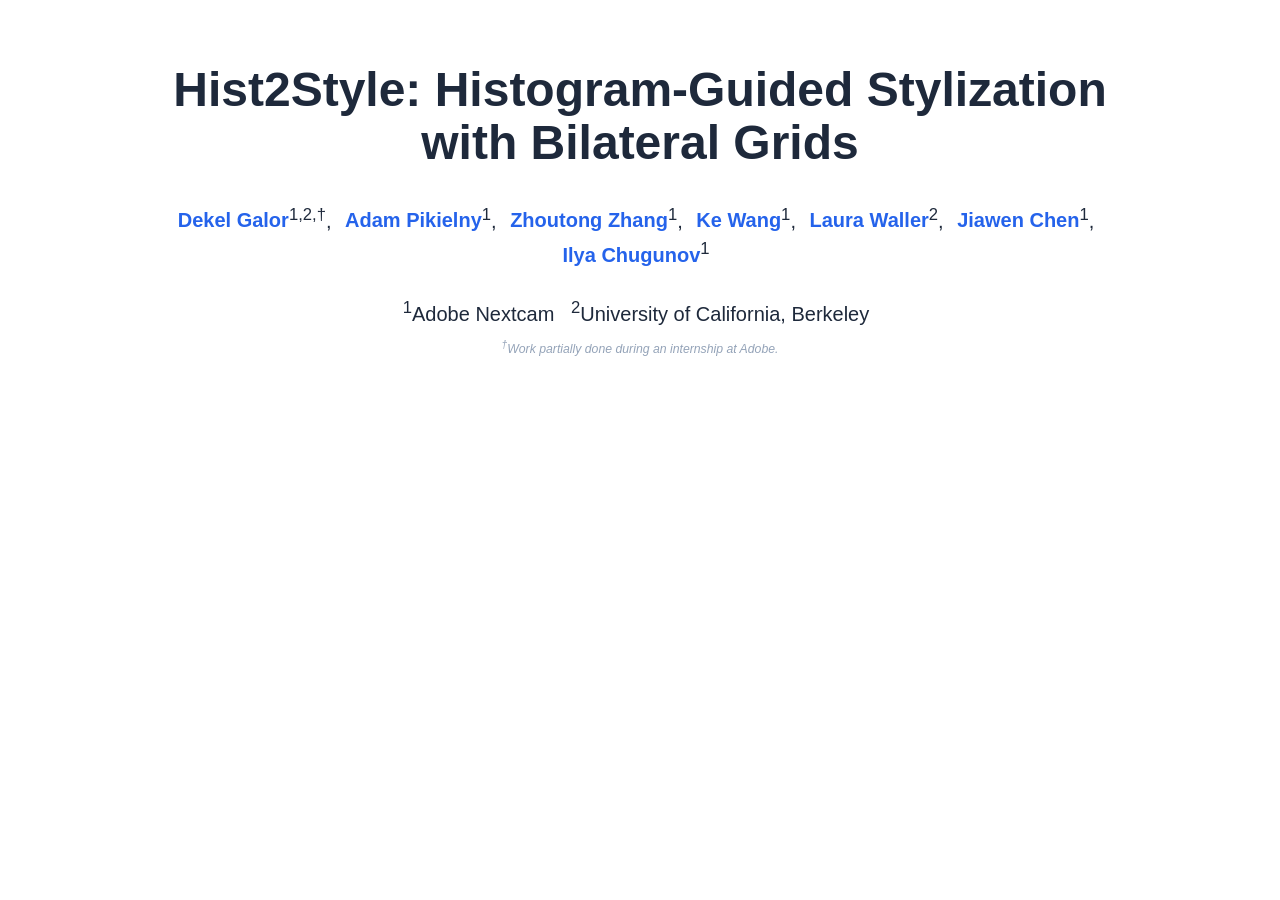
==== docs/index.html @ 34f11634 "renamed for gh pages" ====
<!DOCTYPE html>
<html lang="en">
<head>
  <meta charset="utf-8">
  <meta name="viewport" content="width=device-width, initial-scale=1">
  <meta name="title" content="Hist2Style: Histogram-Guided Stylization with Bilateral Grids">
  <meta name="description" content="Dummy page with title, authors, and affiliations only.">
  <title>Hist2Style: Histogram-Guided Stylization with Bilateral Grids | Dummy Website</title>

  <link rel="icon" type="image/png" href="static/images/favicon-lion.png">
  <link rel="apple-touch-icon" href="static/images/favicon-lion.png">

  <link rel="stylesheet" href="static/css/bulma.min.css">
  <link rel="stylesheet" href="static/css/index.css">
  <link rel="preload" href="static/css/fontawesome.all.min.css" as="style" onload="this.onload=null;this.rel='stylesheet'">

  <noscript>
    <link rel="stylesheet" href="static/css/fontawesome.all.min.css">
  </noscript>

  <script defer src="https://ajax.googleapis.com/ajax/libs/jquery/3.5.1/jquery.min.js"></script>
  <script defer src="static/js/fontawesome.all.min.js"></script>
  <script defer src="static/js/index.js"></script>
</head>
<body>
  <main id="main-content">
    <section class="hero">
      <div class="hero-body">
        <div class="container is-max-desktop">
          <div class="columns is-centered">
            <div class="column has-text-centered">
              <h1 class="title is-1 publication-title">Hist2Style: Histogram-Guided Stylization with Bilateral Grids</h1>
              <div class="is-size-5 publication-authors">
                <span class="author-block"><a href="https://www.dekelgalor.com/" target="_blank" rel="noopener noreferrer">Dekel Galor</a><sup>1,2,†</sup>,</span>
                <span class="author-block"><a href="https://www.linkedin.com/in/adam-pikielny-30a606152/" target="_blank" rel="noopener noreferrer">Adam Pikielny</a><sup>1</sup>,</span>
                <span class="author-block"><a href="https://ztzhang.github.io/personal_webpage/" target="_blank" rel="noopener noreferrer">Zhoutong Zhang</a><sup>1</sup>,</span>
                <span class="author-block"><a href="https://people.eecs.berkeley.edu/~kewang/" target="_blank" rel="noopener noreferrer">Ke Wang</a><sup>1</sup>,</span>
                <span class="author-block"><a href="https://www.laurawaller.com/" target="_blank" rel="noopener noreferrer">Laura Waller</a><sup>2</sup>,</span>
                <span class="author-block"><a href="https://people.csail.mit.edu/jiawen/" target="_blank" rel="noopener noreferrer">Jiawen Chen</a><sup>1</sup>,</span>
                <span class="author-block"><a href="https://ilyac.info/" target="_blank" rel="noopener noreferrer">Ilya Chugunov</a><sup>1</sup></span>
              </div>
              <div class="is-size-5 publication-authors">
                <span class="author-block"><sup>1</sup>Adobe Nextcam &nbsp; <sup>2</sup>University of California, Berkeley</span>
                <span class="eql-cntrb"><small><br><sup>†</sup>Work partially done during an internship at Adobe.</small></span>
              </div>
            </div>
          </div>
        </div>
      </div>
    </section>

  </main>
</body>
</html>
---- docs/static/css/index.css ----
/* Modern CSS Variables for consistent theming */
:root {
  --primary-color: #2563eb;
  --primary-hover: #1d4ed8;
  --secondary-color: #64748b;
  --accent-color: #0ea5e9;
  --text-primary: #1e293b;
  --text-secondary: #64748b;
  --text-light: #94a3b8;
  --background-primary: #ffffff;
  --background-secondary: #f8fafc;
  --background-accent: #f1f5f9;
  --border-color: #e2e8f0;
  --shadow-sm: 0 1px 2px 0 rgb(0 0 0 / 0.05);
  --shadow-md: 0 4px 6px -1px rgb(0 0 0 / 0.1), 0 2px 4px -2px rgb(0 0 0 / 0.1);
  --shadow-lg: 0 10px 15px -3px rgb(0 0 0 / 0.1), 0 4px 6px -4px rgb(0 0 0 / 0.1);
  --shadow-xl: 0 20px 25px -5px rgb(0 0 0 / 0.1), 0 8px 10px -6px rgb(0 0 0 / 0.1);
  --gradient-primary: linear-gradient(135deg, #667eea 0%, #764ba2 100%);
  --gradient-accent: linear-gradient(135deg, #f093fb 0%, #f5576c 100%);
  --gradient-subtle: linear-gradient(135deg, #ffecd2 0%, #fcb69f 100%);
  --border-radius: 12px;
  --border-radius-lg: 16px;
  --transition: all 0.3s cubic-bezier(0.4, 0, 0.2, 1);
}

/* Smooth scrolling for better UX */
html {
  scroll-behavior: smooth;
}

body {
  font-family: 'Inter', 'Segoe UI', -apple-system, BlinkMacSystemFont, sans-serif;
  color: var(--text-primary);
  line-height: 1.6;
  font-size: 16px;
  background-color: var(--background-primary);
  -webkit-font-smoothing: antialiased;
  -moz-osx-font-smoothing: grayscale;
}


/* Modern Button Styles */
.button {
  border-radius: var(--border-radius) !important;
  font-weight: 600 !important;
  transition: var(--transition) !important;
  border: 2px solid transparent !important;
  position: relative;
  overflow: hidden;
}

.button.is-dark {
  background: var(--text-primary) !important;
  border: none !important;
  color: white !important;
  box-shadow: var(--shadow-md);
}

.button.is-dark:hover {
  transform: translateY(-2px);
  box-shadow: var(--shadow-lg);
  background: var(--primary-color) !important;
}

.button.is-dark:active {
  transform: translateY(0);
  box-shadow: var(--shadow-md);
}

.footer .icon-link {
    font-size: 25px;
    color: var(--text-secondary);
    transition: var(--transition);
}

.footer .icon-link:hover {
    color: var(--primary-color);
    transform: translateY(-2px);
}

.link-block a {
    margin: 8px 4px;
}

.dnerf {
  font-variant: small-caps;
}


/* Hero Section Modernization */
.hero {
  position: relative;
  overflow: hidden;
}

.hero.is-light {
  background: var(--background-secondary);
  border-top: 1px solid var(--border-color);
  border-bottom: 1px solid var(--border-color);
}

.hero-body {
  padding: 4rem 1.5rem;
}

.teaser .hero-body {
  padding-top: 2rem;
  padding-bottom: 4rem;
}

.teaser {
  font-family: 'Inter', sans-serif;
}


/* Publication Content Styling */
.publication-title {
    font-family: 'Inter', sans-serif !important;
    font-weight: 800 !important;
    color: var(--text-primary) !important;
    margin-bottom: 2rem !important;
    line-height: 1.1 !important;
}

.publication-banner {
  max-height: 70vh;
  border-radius: var(--border-radius-lg);
  overflow: hidden;
  box-shadow: var(--shadow-xl);
  margin: 2rem 0;
}

.publication-banner video {
  position: relative;
  left: auto;
  top: auto;
  transform: none;
  object-fit: cover;
  width: 100%;
  height: 100%;
  border-radius: var(--border-radius-lg);
}

.publication-header .hero-body {
  padding: 6rem 1.5rem 4rem;
}

.publication-authors {
    font-family: 'Inter', sans-serif !important;
    font-weight: 500;
    margin-bottom: 1.5rem;
}

.publication-venue {
    color: var(--text-secondary);
    width: fit-content;
    font-weight: 600;
    background: var(--background-accent);
    padding: 0.5rem 1rem;
    border-radius: var(--border-radius);
    margin-top: 1rem;
    display: inline-block;
}

.publication-awards {
    color: #ef4444;
    width: fit-content;
    font-weight: 700;
    background: linear-gradient(135deg, #fef2f2, #fee2e2);
    padding: 0.5rem 1rem;
    border-radius: var(--border-radius);
    border-left: 4px solid #ef4444;
    margin-top: 1rem;
}

.publication-authors a {
   color: var(--primary-color) !important;
   text-decoration: none;
   font-weight: 600;
   transition: var(--transition);
   position: relative;
}

.publication-authors a::after {
    content: '';
    position: absolute;
    width: 0;
    height: 2px;
    bottom: -2px;
    left: 0;
    background: var(--gradient-accent);
    transition: var(--transition);
}

.publication-authors a:hover::after {
    width: 100%;
}

.publication-authors a:hover {
    color: var(--primary-hover) !important;
}

.author-block {
  display: inline-block;
  margin-right: 0.5rem;
}

.publication-banner img {
  border-radius: var(--border-radius-lg);
  box-shadow: var(--shadow-lg);
  transition: var(--transition);
}

.publication-banner img:hover {
  transform: scale(1.02);
  box-shadow: var(--shadow-xl);
}

/* Modern Video and Carousel Styling */
.publication-video {
    position: relative;
    width: 100%;
    height: 0;
    padding-bottom: 56.25%;
    overflow: hidden;
    border-radius: var(--border-radius-lg) !important;
    box-shadow: var(--shadow-xl);
    transition: var(--transition);
}

.publication-video:hover {
    transform: translateY(-4px);
    box-shadow: var(--shadow-xl);
}

.publication-video iframe {
    position: absolute;
    top: 0;
    left: 0;
    width: 100%;
    height: 100%;
    border-radius: var(--border-radius-lg);
}

.publication-body img {
  border-radius: var(--border-radius);
  box-shadow: var(--shadow-md);
  transition: var(--transition);
}

.publication-body img:hover {
  transform: translateY(-2px);
  box-shadow: var(--shadow-lg);
}

.results-carousel {
  overflow: hidden;
  padding: 1rem 0;
}

.results-carousel .item {
  margin: 1rem;
  overflow: hidden;
  padding: 1.5rem;
  font-size: 0;
  background: var(--background-primary);
  border-radius: var(--border-radius-lg);
  box-shadow: var(--shadow-md);
  transition: var(--transition);
  border: 1px solid var(--border-color);
}

.results-carousel .item:hover {
  transform: translateY(-4px);
  box-shadow: var(--shadow-lg);
}

.results-carousel .item img,
.results-carousel video {
  margin: 0;
  border-radius: var(--border-radius);
  width: 100%;
  height: auto;
}

.results-carousel .subtitle {
  font-size: 1rem !important;
  color: var(--text-secondary);
  margin-top: 1rem;
  font-weight: 500;
}

/* Pagination and Misc Improvements */
.slider-pagination .slider-page {
  background: var(--primary-color);
  border-radius: 50%;
  transition: var(--transition);
}

.slider-pagination .slider-page.is-active {
  background: var(--primary-hover);
  transform: scale(1.2);
}

.eql-cntrb { 
  font-size: 0.875rem;
  color: var(--text-light);
  font-style: italic;
}

/* Section Titles */
.title.is-3 {
  font-family: 'Inter', sans-serif !important;
  font-weight: 700 !important;
  color: var(--text-primary);
  margin-bottom: 2rem !important;
  position: relative;
  padding-bottom: 1rem;
}

.title.is-3::after {
  content: '';
  position: absolute;
  bottom: 0;
  left: 50%;
  transform: translateX(-50%);
  width: 60px;
  height: 3px;
  background: var(--gradient-accent);
  border-radius: 2px;
}

/* Content Improvements */
.content.has-text-justified {
  font-size: 1.1rem;
  line-height: 1.8;
  color: var(--text-secondary);
}

.content.has-text-justified p {
  margin-bottom: 1.5rem;
}

/* Footer Improvements */
.footer {
  background: var(--background-secondary);
  border-top: 1px solid var(--border-color);
  padding: 3rem 1.5rem;
}

.footer .content {
  color: var(--text-secondary);
  line-height: 1.7;
}

.footer a {
  color: var(--primary-color);
  text-decoration: none;
  transition: var(--transition);
}

.footer a:hover {
  color: var(--primary-hover);
  text-decoration: underline;
}

/* BibTeX Styling */
pre {
  background: var(--background-accent) !important;
  border: 1px solid var(--border-color) !important;
  border-radius: var(--border-radius) !important;
  padding: 1.5rem !important;
  font-size: 0.9rem !important;
  overflow-x: auto;
  box-shadow: var(--shadow-sm);
}

code {
  background: var(--background-accent) !important;
  color: var(--text-primary) !important;
  font-family: 'SF Mono', 'Monaco', 'Cascadia Code', 'Roboto Mono', monospace !important;
}

/* BibTeX Section Improvements */
.bibtex-header {
  display: flex;
  justify-content: space-between;
  align-items: center;
  margin-bottom: 1rem;
}

.copy-bibtex-btn {
  background: var(--primary-color);
  color: white;
  border: none;
  border-radius: var(--border-radius);
  padding: 0.75rem 1rem;
  font-size: 0.9rem;
  font-weight: 600;
  cursor: pointer;
  transition: var(--transition);
  display: inline-flex;
  align-items: center;
  gap: 0.5rem;
}

.copy-bibtex-btn:hover {
  background: var(--primary-hover);
  transform: translateY(-2px);
  box-shadow: var(--shadow-md);
}

.copy-bibtex-btn.copied {
  background: #10b981;
}


/* Scroll to Top Button */
.scroll-to-top {
  position: fixed;
  bottom: 2rem;
  right: 2rem;
  width: 50px;
  height: 50px;
  background: var(--primary-color);
  color: white;
  border: none;
  border-radius: 50%;
  cursor: pointer;
  opacity: 0;
  visibility: hidden;
  transition: var(--transition);
  z-index: 999;
  display: flex;
  align-items: center;
  justify-content: center;
  font-size: 1.2rem;
  box-shadow: var(--shadow-lg);
}

.scroll-to-top:hover {
  background: var(--primary-hover);
  transform: translateY(-3px);
  box-shadow: var(--shadow-xl);
}

.scroll-to-top.visible {
  opacity: 1;
  visibility: visible;
}


/* More Works Dropdown */
.more-works-container {
  position: fixed;
  top: 2rem;
  right: 2rem;
  z-index: 1000;
}

.more-works-btn {
  background: var(--background-primary);
  color: var(--text-primary);
  border: 2px solid var(--border-color);
  border-radius: var(--border-radius-lg);
  padding: 0.75rem 1.25rem;
  font-weight: 600;
  font-size: 0.9rem;
  box-shadow: var(--shadow-md);
  transition: var(--transition);
  cursor: pointer;
  text-decoration: none;
  display: inline-flex;
  align-items: center;
  gap: 0.5rem;
  font-family: 'Inter', sans-serif;
}

.more-works-btn:hover {
  transform: translateY(-2px);
  box-shadow: var(--shadow-lg);
  background: var(--background-secondary);
  border-color: var(--primary-color);
}

.more-works-btn .dropdown-arrow {
  transition: var(--transition);
  font-size: 0.8rem;
}

.more-works-btn.active .dropdown-arrow {
  transform: rotate(180deg);
}

.more-works-dropdown {
  position: absolute;
  top: calc(100% + 0.5rem);
  right: 0;
  width: 400px;
  max-width: 90vw;
  background: var(--background-primary);
  border: 1px solid var(--border-color);
  border-radius: var(--border-radius-lg);
  box-shadow: var(--shadow-xl);
  opacity: 0;
  visibility: hidden;
  transform: translateY(-10px);
  transition: var(--transition);
  max-height: 70vh;
  overflow-y: auto;
}

.more-works-dropdown.show {
  opacity: 1;
  visibility: visible;
  transform: translateY(0);
}

.dropdown-header {
  display: flex;
  justify-content: space-between;
  align-items: center;
  padding: 1.5rem 1.5rem 1rem;
  border-bottom: 1px solid var(--border-color);
}

.dropdown-header h4 {
  margin: 0;
  font-size: 1.1rem;
  font-weight: 700;
  color: var(--text-primary);
}

.close-btn {
  background: none;
  border: none;
  color: var(--text-secondary);
  cursor: pointer;
  padding: 0.5rem;
  border-radius: var(--border-radius);
  transition: var(--transition);
}

.close-btn:hover {
  background: var(--background-accent);
  color: var(--text-primary);
}

.works-list {
  padding: 1rem;
}

.work-item {
  display: flex;
  align-items: flex-start;
  justify-content: space-between;
  padding: 1rem;
  border-radius: var(--border-radius);
  text-decoration: none;
  color: inherit;
  transition: var(--transition);
  margin-bottom: 0.5rem;
}

.work-item:hover {
  background: var(--background-accent);
  transform: translateX(4px);
}

.work-info h5 {
  margin: 0 0 0.5rem 0;
  font-size: 1rem;
  font-weight: 500;
  color: var(--text-primary);
}

.work-info p {
  margin: 0 0 0.5rem 0;
  font-size: 0.9rem;
  color: var(--text-secondary);
  line-height: 1.4;
}

.work-venue {
  font-size: 0.8rem;
  color: var(--text-light);
  font-style: italic;
}

.work-item .fas {
  color: var(--text-light);
  font-size: 0.9rem;
  margin-top: 0.2rem;
  flex-shrink: 0;
}


/* Mobile Responsive Improvements */
@media screen and (max-width: 768px) {
  .hero-body {
    padding: 2rem 1rem;
  }
  
  .publication-header .hero-body {
    padding: 3rem 1rem 2rem;
  }
  
  .publication-title {
    font-size: 2.5rem !important;
    line-height: 1.2 !important;
    margin-bottom: 1.5rem !important;
  }
  
  .publication-authors {
    font-size: 1rem !important;
  }
  
  .button {
    margin: 0.25rem !important;
    font-size: 0.875rem !important;
    padding: 0.75rem 1rem !important;
  }
  
  .more-works-container {
    bottom: 2rem;
    right: 1rem;
    top: auto;
  }
  
  .more-works-btn {
    padding: 0.6rem 1rem;
    font-size: 0.8rem;
  }
  
  .more-works-dropdown {
    width: calc(100vw - 2rem);
    right: -1rem;
    bottom: calc(100% + 0.5rem);
    top: auto;
  }
  
  .results-carousel .item {
    margin: 0.5rem;
    padding: 1rem;
  }
  
  .teaser .hero-body {
    padding: 1rem;
  }
  
  .content.has-text-justified {
    font-size: 1rem;
  }
}

@media screen and (max-width: 480px) {
  .publication-title {
    font-size: 2rem !important;
  }
  
  .hero-body {
    padding: 1.5rem 0.75rem;
  }
  
  .more-works-container {
    position: fixed;
    bottom: 2rem;
    right: 1rem;
    z-index: 1000;
  }
  
  .more-works-btn {
    padding: 0.5rem 0.75rem;
    font-size: 0.75rem;
  }
  
  .more-works-dropdown {
    position: absolute;
    bottom: calc(100% + 0.5rem);
    right: 0;
    width: calc(100vw - 2rem);
    max-width: 90vw;
  }
  
  .link-block {
    display: block;
    margin-bottom: 0.5rem;
  }
  
  .button {
    width: 100%;
    justify-content: center;
  }
}

/* Tablet Responsive */
@media screen and (min-width: 769px) and (max-width: 1024px) {
  .hero-body {
    padding: 3rem 2rem;
  }
  
  .publication-header .hero-body {
    padding: 4rem 2rem 3rem;
  }
}

/* Animation for page load */
@keyframes fadeInUp {
  from {
    opacity: 0;
    transform: translateY(30px);
  }
  to {
    opacity: 1;
    transform: translateY(0);
  }
}

.hero, .section {
  animation: fadeInUp 0.6s ease-out;
}

/* Improved focus states for accessibility */
.button:focus,
.related-works-btn:focus,
a:focus {
  outline: 2px solid var(--primary-color);
  outline-offset: 2px;
}


/* Print styles */
@media print {
  .more-works-container {
    display: none;
  }
  
  .hero, .section {
    animation: none;
  }
  
  .button {
    background: transparent !important;
    color: var(--text-primary) !important;
    box-shadow: none !important;
  }
}





/* PDF figure presentation */
.figure-image {
  width: 100%;
  height: auto;
  border: 1px solid var(--border-color);
  border-radius: var(--border-radius-lg);
  background: #fff;
  box-shadow: var(--shadow-lg);
}

.figure-block {
  margin-bottom: 2rem;
}

.figure-caption {
  margin-top: 0.75rem;
  color: var(--text-secondary);
  font-size: 0.98rem;
}

@media screen and (max-width: 768px) {
  .figure-image {
    height: auto;
  }
}
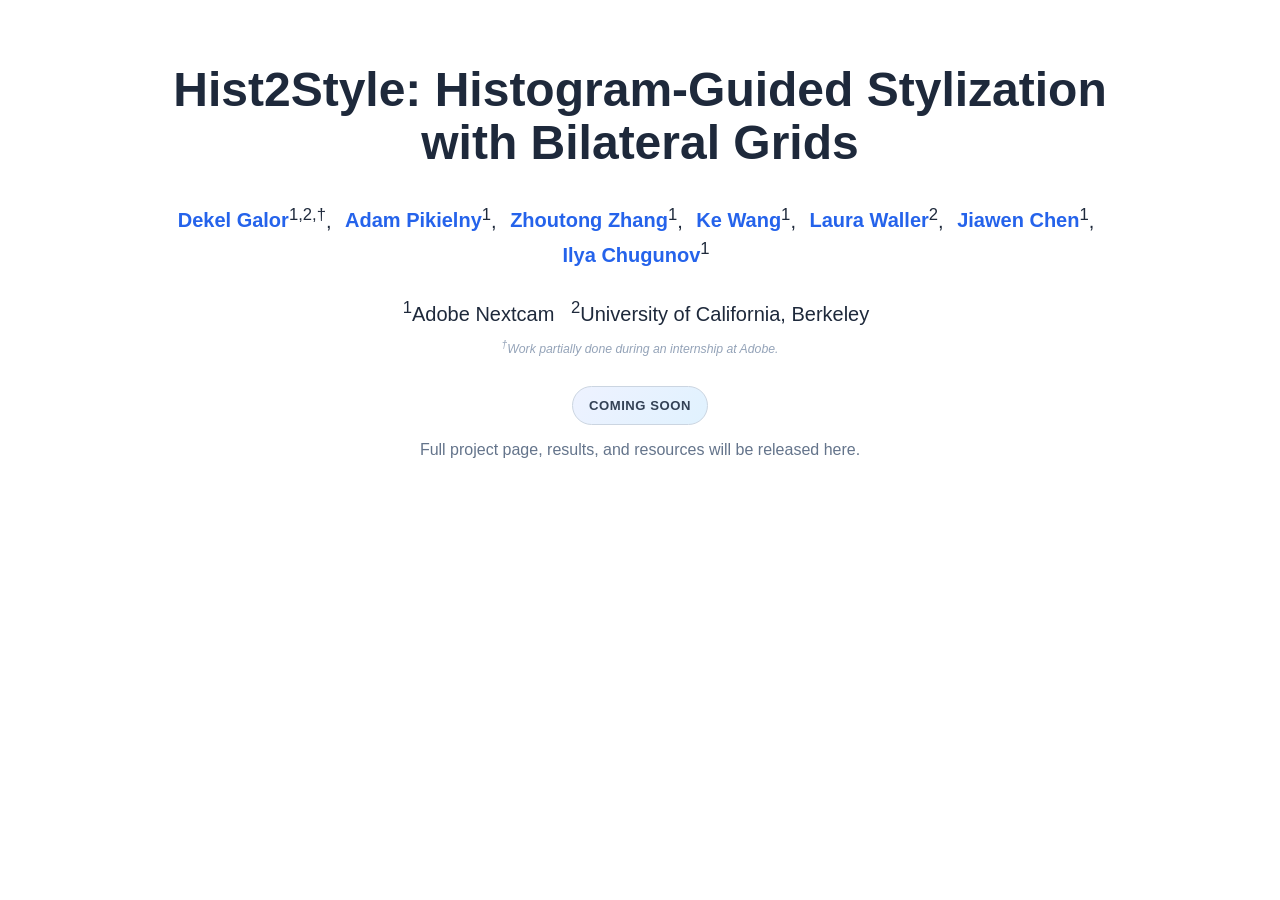
==== commit f405c9ef: "added coming soon" ====
--- a/docs/index.html
+++ b/docs/index.html
@@ -4,8 +4,8 @@
   <meta charset="utf-8">
   <meta name="viewport" content="width=device-width, initial-scale=1">
   <meta name="title" content="Hist2Style: Histogram-Guided Stylization with Bilateral Grids">
-  <meta name="description" content="Dummy page with title, authors, and affiliations only.">
-  <title>Hist2Style: Histogram-Guided Stylization with Bilateral Grids | Dummy Website</title>
+  <meta name="description" content="Project page for Hist2Style: Histogram-Guided Stylization with Bilateral Grids.">
+  <title>Hist2Style: Histogram-Guided Stylization with Bilateral Grids | Project Page</title>
 
   <link rel="icon" type="image/png" href="static/images/favicon-lion.png">
   <link rel="apple-touch-icon" href="static/images/favicon-lion.png">
@@ -13,6 +13,28 @@
   <link rel="stylesheet" href="static/css/bulma.min.css">
   <link rel="stylesheet" href="static/css/index.css">
   <link rel="preload" href="static/css/fontawesome.all.min.css" as="style" onload="this.onload=null;this.rel='stylesheet'">
+  <style>
+    .coming-soon-wrap {
+      margin-top: 1.5rem;
+    }
+    .coming-soon-badge {
+      display: inline-block;
+      padding: 0.5rem 1rem;
+      border-radius: 999px;
+      background: linear-gradient(135deg, #eef2ff, #e0f2fe);
+      color: #334155;
+      font-weight: 700;
+      letter-spacing: 0.04em;
+      font-size: 0.82rem;
+      text-transform: uppercase;
+      border: 1px solid #cbd5e1;
+    }
+    .coming-soon-text {
+      margin-top: 0.8rem;
+      color: #64748b;
+      font-size: 1rem;
+    }
+  </style>
 
   <noscript>
     <link rel="stylesheet" href="static/css/fontawesome.all.min.css">
@@ -43,6 +65,10 @@
                 <span class="author-block"><sup>1</sup>Adobe Nextcam &nbsp; <sup>2</sup>University of California, Berkeley</span>
                 <span class="eql-cntrb"><small><br><sup>†</sup>Work partially done during an internship at Adobe.</small></span>
               </div>
+              <div class="coming-soon-wrap">
+                <span class="coming-soon-badge">Coming Soon</span>
+                <p class="coming-soon-text">Full project page, results, and resources will be released here.</p>
+              </div>
             </div>
           </div>
         </div>
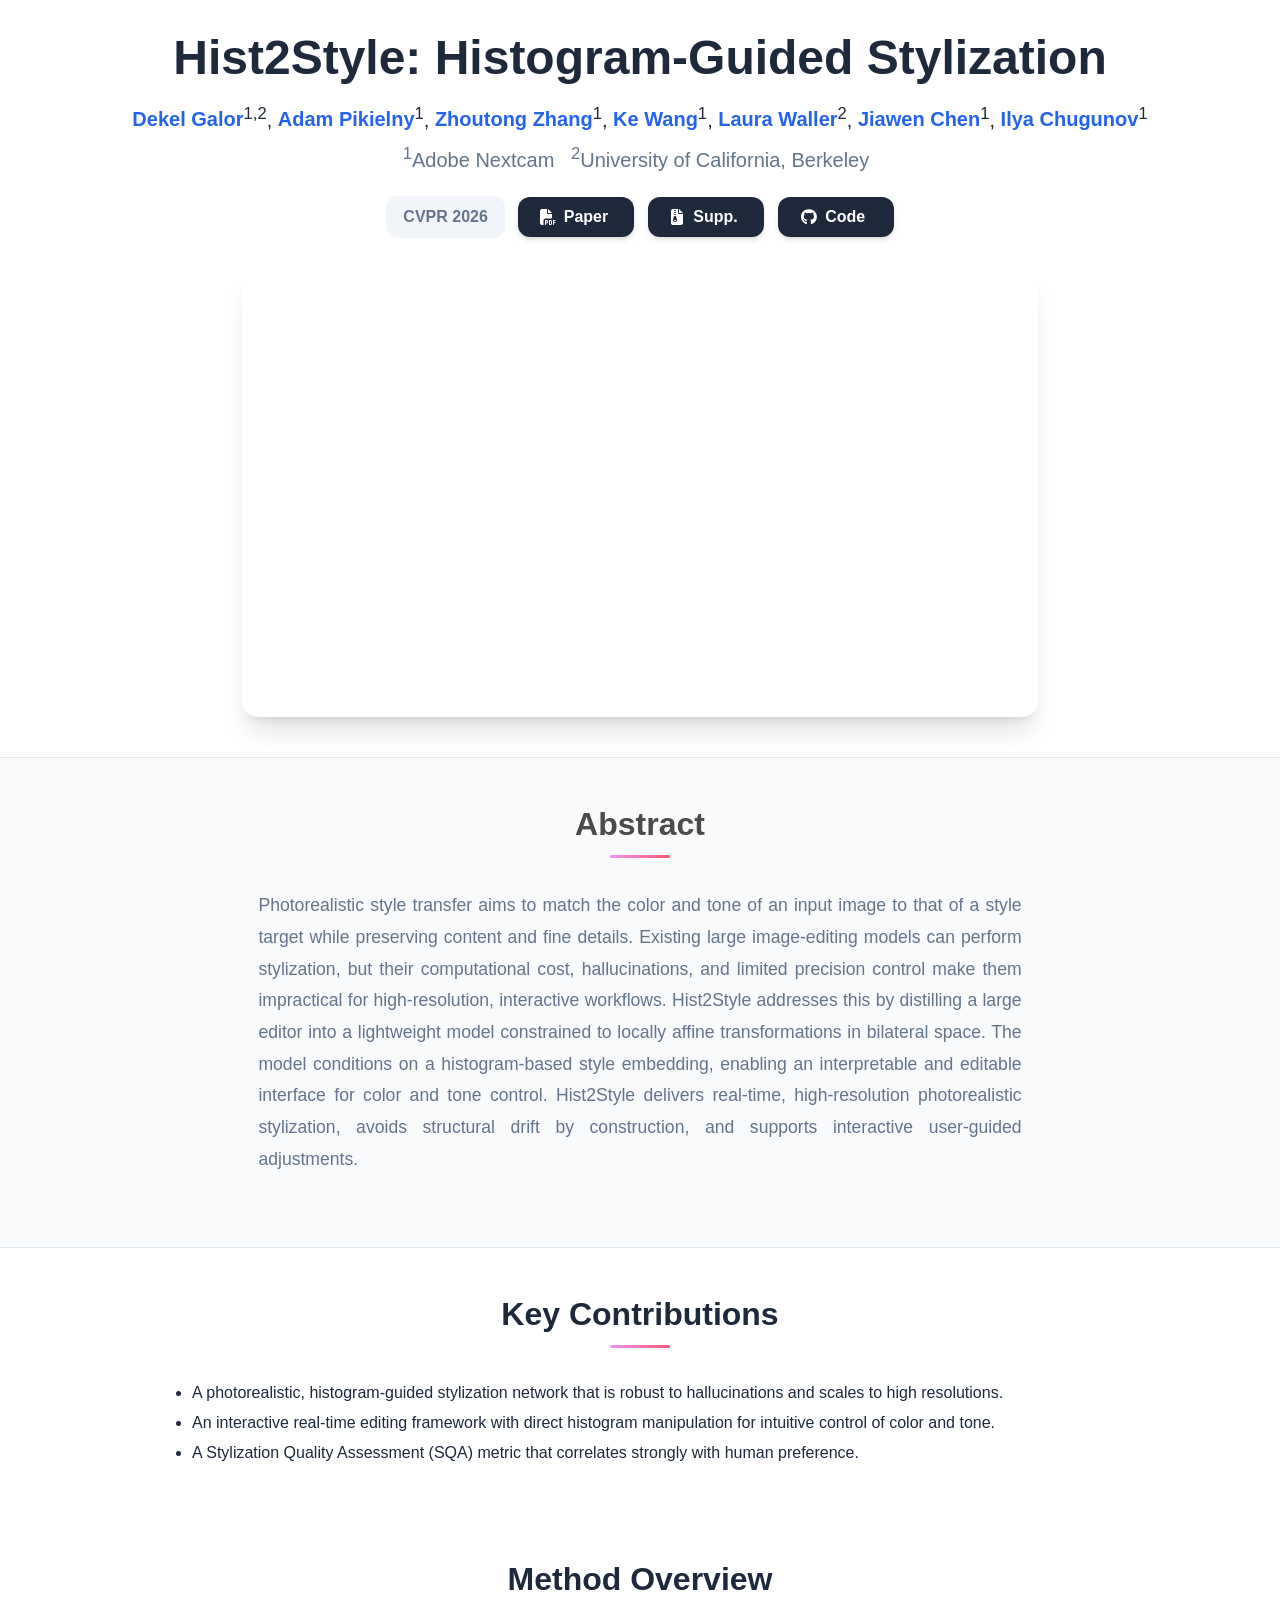
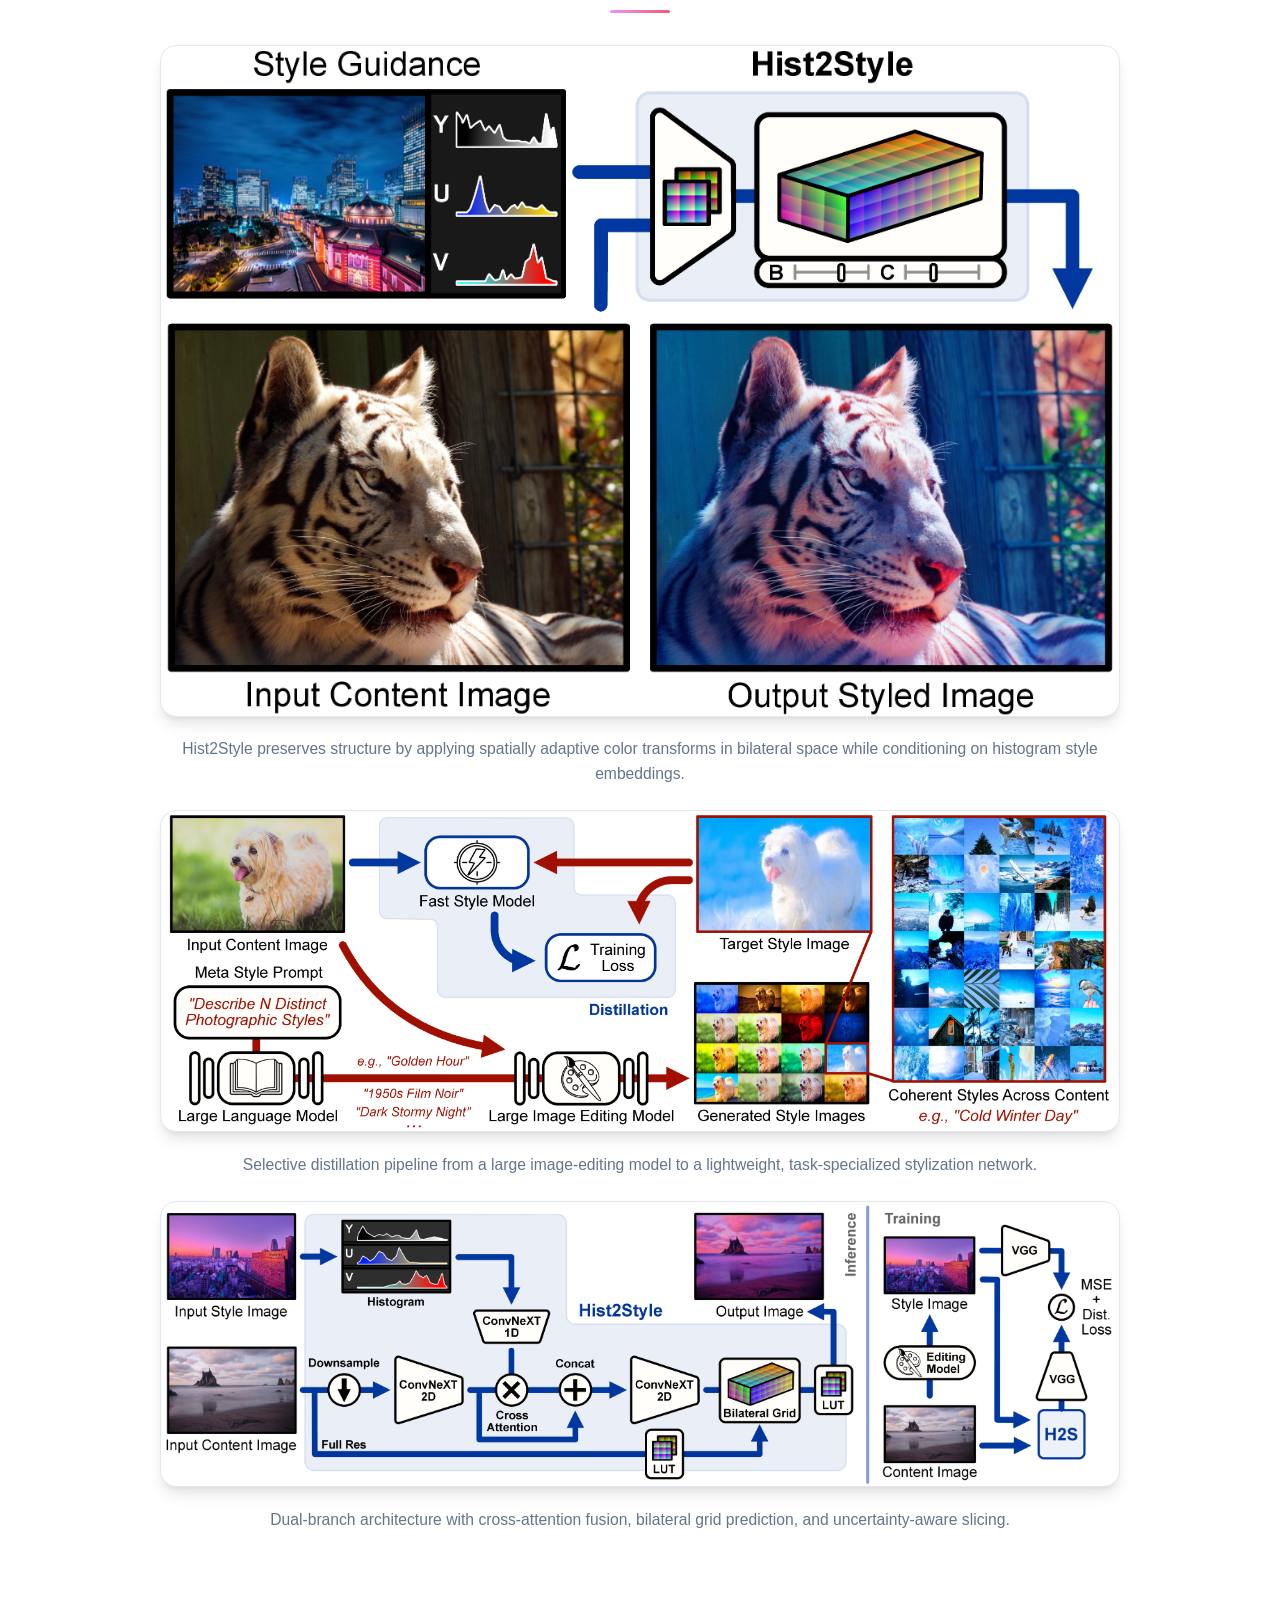
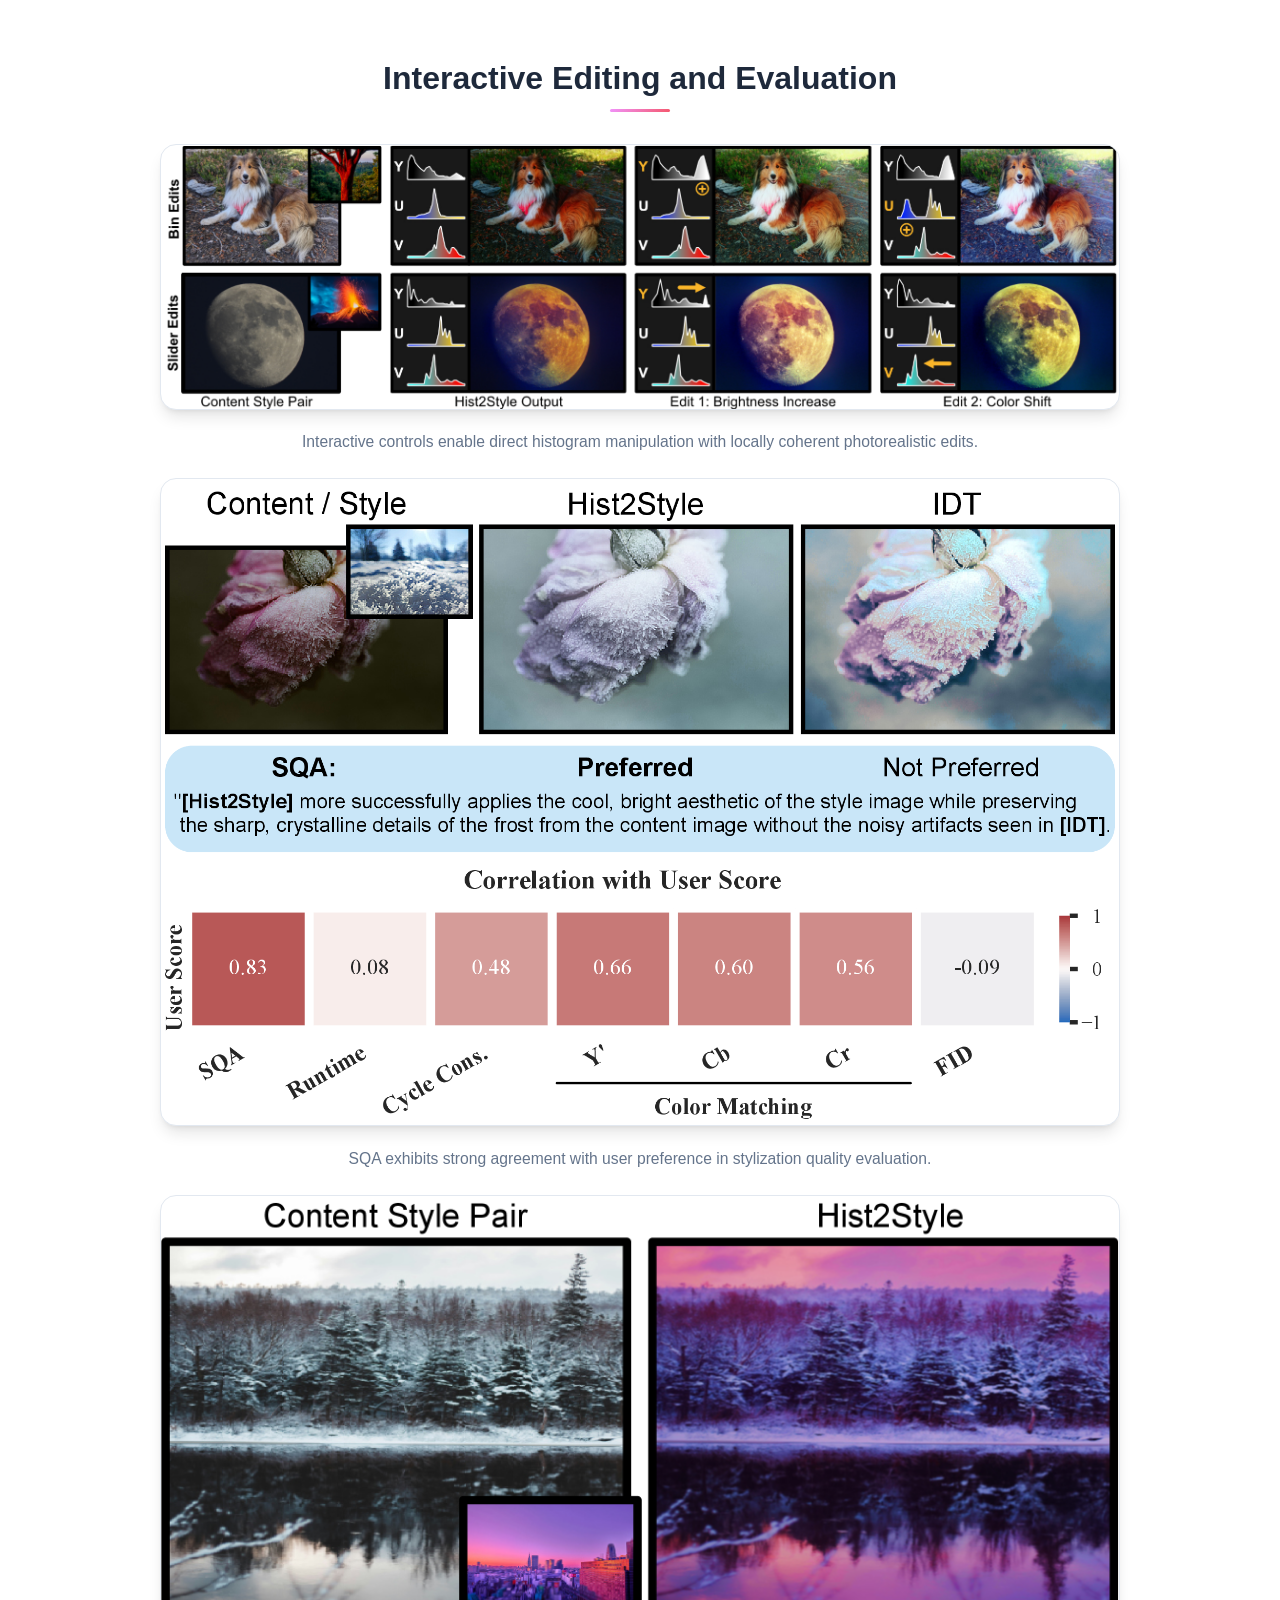
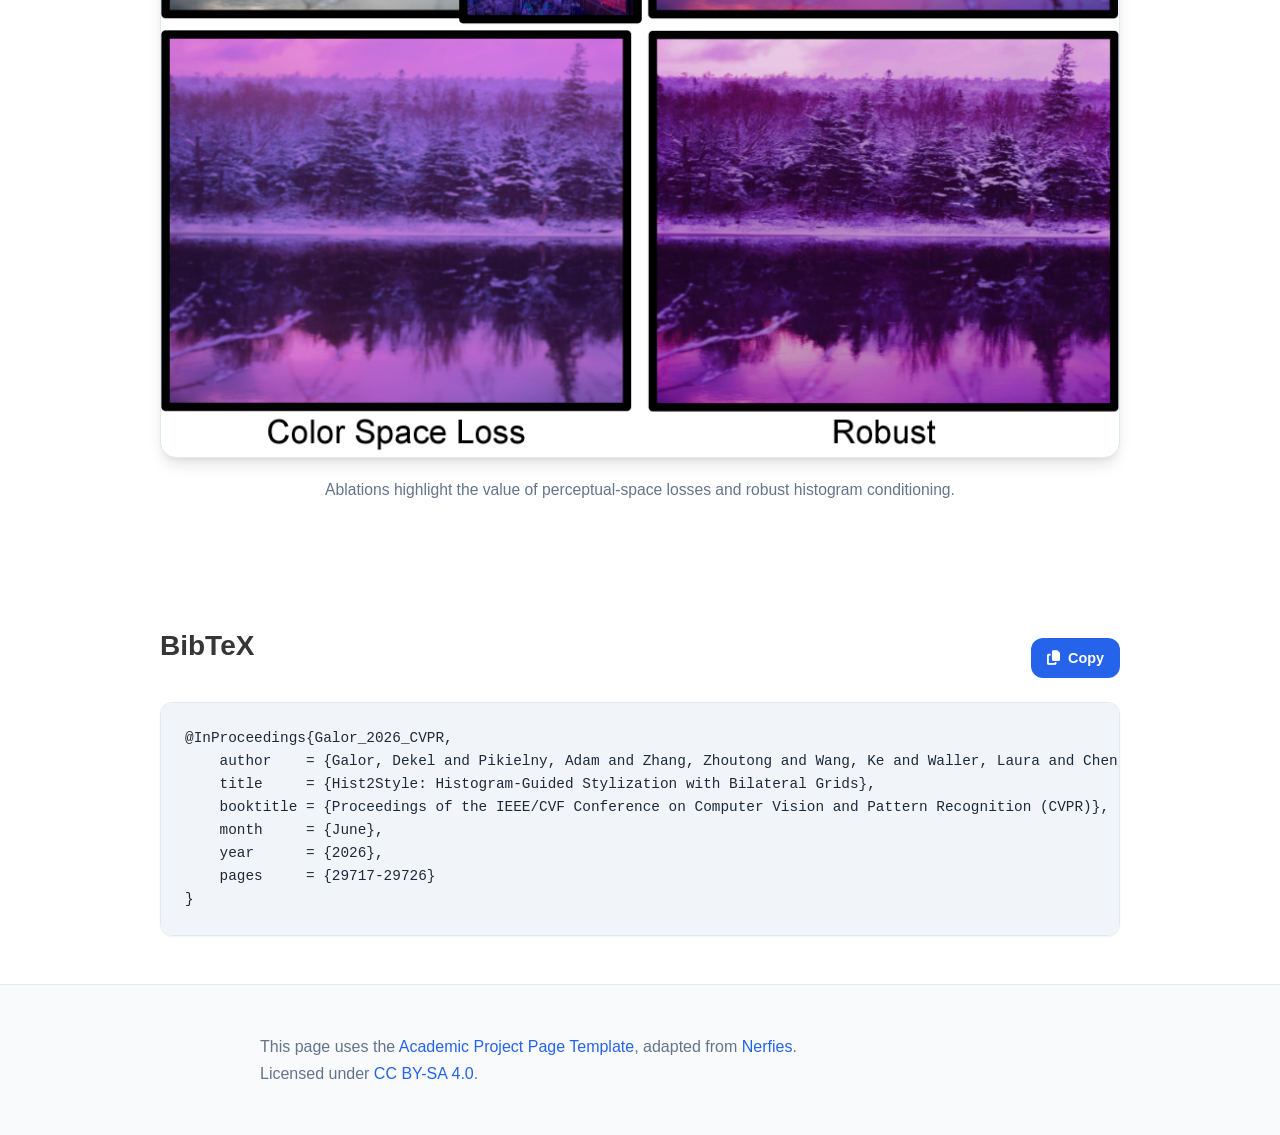
==== commit ad5b6313: "Updated website" ====
--- a/docs/index.html
+++ b/docs/index.html
@@ -3,57 +3,51 @@
 <head>
   <meta charset="utf-8">
   <meta name="viewport" content="width=device-width, initial-scale=1">
-  <meta name="title" content="Hist2Style: Histogram-Guided Stylization with Bilateral Grids">
-  <meta name="description" content="Project page for Hist2Style: Histogram-Guided Stylization with Bilateral Grids.">
-  <title>Hist2Style: Histogram-Guided Stylization with Bilateral Grids | Project Page</title>
+
+  <meta name="title" content="Hist2Style: Histogram-Guided Stylization">
+  <meta name="description" content="Hist2Style distills large image editing models into a lightweight bilateral-grid network for real-time, high-resolution photorealistic style transfer with interactive histogram control.">
+  <meta name="keywords" content="photorealistic style transfer, bilateral grid, histogram-guided stylization, selective distillation, real-time image editing, CVPR">
+  <meta name="author" content="Dekel Galor, Adam Pikielny, Zhoutong Zhang, Ke Wang, Laura Waller, Jiawen Chen, Ilya Chugunov">
+  <meta name="robots" content="index, follow">
+  <meta name="language" content="English">
+
+  <meta property="og:type" content="article">
+  <meta property="og:site_name" content="Adobe Nextcam x UC Berkeley">
+  <meta property="og:title" content="Hist2Style: Histogram-Guided Stylization">
+  <meta property="og:description" content="Fast, controllable, and photorealistic style transfer via histogram guidance and bilateral-grid constraints.">
+  <meta property="og:image" content="static/pdfs/teaser.pdf">
+
+  <meta name="twitter:card" content="summary_large_image">
+  <meta name="twitter:title" content="Hist2Style: Histogram-Guided Stylization">
+  <meta name="twitter:description" content="A lightweight and controllable model for real-time photorealistic stylization.">
+
+  <title>Hist2Style | Project Page</title>
 
   <link rel="icon" type="image/png" href="static/images/favicon-lion.png">
   <link rel="apple-touch-icon" href="static/images/favicon-lion.png">
 
   <link rel="stylesheet" href="static/css/bulma.min.css">
   <link rel="stylesheet" href="static/css/index.css">
-  <link rel="preload" href="static/css/fontawesome.all.min.css" as="style" onload="this.onload=null;this.rel='stylesheet'">
-  <style>
-    .coming-soon-wrap {
-      margin-top: 1.5rem;
-    }
-    .coming-soon-badge {
-      display: inline-block;
-      padding: 0.5rem 1rem;
-      border-radius: 999px;
-      background: linear-gradient(135deg, #eef2ff, #e0f2fe);
-      color: #334155;
-      font-weight: 700;
-      letter-spacing: 0.04em;
-      font-size: 0.82rem;
-      text-transform: uppercase;
-      border: 1px solid #cbd5e1;
-    }
-    .coming-soon-text {
-      margin-top: 0.8rem;
-      color: #64748b;
-      font-size: 1rem;
-    }
-  </style>
-
-  <noscript>
-    <link rel="stylesheet" href="static/css/fontawesome.all.min.css">
-  </noscript>
-
-  <script defer src="https://ajax.googleapis.com/ajax/libs/jquery/3.5.1/jquery.min.js"></script>
-  <script defer src="static/js/fontawesome.all.min.js"></script>
+  <link rel="stylesheet" href="https://cdnjs.cloudflare.com/ajax/libs/font-awesome/6.5.2/css/all.min.css" crossorigin="anonymous" referrerpolicy="no-referrer">
+
   <script defer src="static/js/index.js"></script>
 </head>
 <body>
+
+  <button class="scroll-to-top" onclick="scrollToTop()" title="Scroll to top" aria-label="Scroll to top">
+    <i class="fa-solid fa-chevron-up"></i>
+  </button>
+
   <main id="main-content">
     <section class="hero">
       <div class="hero-body">
         <div class="container is-max-desktop">
           <div class="columns is-centered">
             <div class="column has-text-centered">
-              <h1 class="title is-1 publication-title">Hist2Style: Histogram-Guided Stylization with Bilateral Grids</h1>
-              <div class="is-size-5 publication-authors">
-                <span class="author-block"><a href="https://www.dekelgalor.com/" target="_blank" rel="noopener noreferrer">Dekel Galor</a><sup>1,2,†</sup>,</span>
+              <h1 class="title is-1 publication-title">Hist2Style: Histogram-Guided Stylization</h1>
+
+              <div class="is-size-5 publication-authors publication-authors-names">
+                <span class="author-block"><a href="https://www.dekelgalor.com/" target="_blank" rel="noopener noreferrer">Dekel Galor</a><sup>1,2</sup>,</span>
                 <span class="author-block"><a href="https://www.linkedin.com/in/adam-pikielny-30a606152/" target="_blank" rel="noopener noreferrer">Adam Pikielny</a><sup>1</sup>,</span>
                 <span class="author-block"><a href="https://ztzhang.github.io/personal_webpage/" target="_blank" rel="noopener noreferrer">Zhoutong Zhang</a><sup>1</sup>,</span>
                 <span class="author-block"><a href="https://people.eecs.berkeley.edu/~kewang/" target="_blank" rel="noopener noreferrer">Ke Wang</a><sup>1</sup>,</span>
@@ -61,13 +55,30 @@
                 <span class="author-block"><a href="https://people.csail.mit.edu/jiawen/" target="_blank" rel="noopener noreferrer">Jiawen Chen</a><sup>1</sup>,</span>
                 <span class="author-block"><a href="https://ilyac.info/" target="_blank" rel="noopener noreferrer">Ilya Chugunov</a><sup>1</sup></span>
               </div>
-              <div class="is-size-5 publication-authors">
+              <div class="is-size-5 publication-authors publication-authors-affiliations">
                 <span class="author-block"><sup>1</sup>Adobe Nextcam &nbsp; <sup>2</sup>University of California, Berkeley</span>
-                <span class="eql-cntrb"><small><br><sup>†</sup>Work partially done during an internship at Adobe.</small></span>
               </div>
-              <div class="coming-soon-wrap">
-                <span class="coming-soon-badge">Coming Soon</span>
-                <p class="coming-soon-text">Full project page, results, and resources will be released here.</p>
+
+              <div class="publication-links">
+                <a href="https://cvpr.thecvf.com/virtual/2026/poster/39586" target="_blank" rel="noopener noreferrer" class="publication-venue">CVPR 2026</a>
+                <span class="link-block">
+                  <a href="https://openaccess.thecvf.com/content/CVPR2026/papers/Galor_Hist2Style_Histogram-Guided_Stylization_with_Bilateral_Grids_CVPR_2026_paper.pdf" target="_blank" rel="noopener noreferrer" class="external-link button is-normal is-rounded is-dark">
+                    <span class="icon"><i class="fa-solid fa-file-pdf"></i></span>
+                    <span>Paper</span>
+                  </a>
+                </span>
+                <span class="link-block">
+                  <a href="https://openaccess.thecvf.com/content/CVPR2026/supplemental/Galor_Hist2Style_Histogram-Guided_Stylization_CVPR_2026_supplemental.zip" target="_blank" rel="noopener noreferrer" class="external-link button is-normal is-rounded is-dark">
+                    <span class="icon"><i class="fa-solid fa-file-zipper"></i></span>
+                    <span>Supp.</span>
+                  </a>
+                </span>
+                <span class="link-block">
+                  <a href="https://github.com/dgalor/hist2style" target="_blank" rel="noopener noreferrer" class="external-link button is-normal is-rounded is-dark">
+                    <span class="icon"><i class="fa-brands fa-github"></i></span>
+                    <span>Code</span>
+                  </a>
+                </span>
               </div>
             </div>
           </div>
@@ -75,6 +86,143 @@
       </div>
     </section>
 
+    <section class="section video-section" id="video">
+      <div class="container is-max-desktop">
+        <div class="columns is-centered">
+          <div class="column is-10">
+            <div class="publication-video" id="publication-video">
+              <iframe
+                id="youtube-embed"
+                data-src="https://www.youtube.com/embed/1nLah176p0s?rel=0"
+                title="Hist2Style: Histogram-Guided Stylization"
+                allow="accelerometer; autoplay; clipboard-write; encrypted-media; gyroscope; picture-in-picture; web-share"
+                allowfullscreen
+                loading="lazy"
+                referrerpolicy="strict-origin-when-cross-origin"></iframe>
+              <a
+                id="youtube-fallback"
+                class="video-fallback is-hidden"
+                href="https://youtu.be/1nLah176p0s"
+                target="_blank"
+                rel="noopener noreferrer"
+                aria-label="Watch Hist2Style video on YouTube">
+                <img
+                  src="https://img.youtube.com/vi/1nLah176p0s/hqdefault.jpg"
+                  alt="Hist2Style video thumbnail"
+                  loading="lazy">
+                <span class="video-play-button" aria-hidden="true">
+                  <i class="fa-brands fa-youtube"></i>
+                  <span>Play on YouTube</span>
+                </span>
+              </a>
+            </div>
+            <p id="video-local-hint" class="video-local-hint is-hidden has-text-centered">
+              Embedded playback is blocked when opening this file directly. Use a local server
+              (<code>python3 -m http.server 8000</code>) or deploy the site to preview the player here.
+            </p>
+          </div>
+        </div>
+      </div>
+    </section>
+
+    <section class="section hero is-light">
+      <div class="container is-max-desktop">
+        <div class="columns is-centered has-text-centered">
+          <div class="column is-four-fifths">
+            <h2 class="title is-3">Abstract</h2>
+            <div class="content has-text-justified">
+              <p>
+                Photorealistic style transfer aims to match the color and tone of an input image to that of a style target while preserving content and fine details. Existing large image-editing models can perform stylization, but their computational cost, hallucinations, and limited precision control make them impractical for high-resolution, interactive workflows. Hist2Style addresses this by distilling a large editor into a lightweight model constrained to locally affine transformations in bilateral space. The model conditions on a histogram-based style embedding, enabling an interpretable and editable interface for color and tone control. Hist2Style delivers real-time, high-resolution photorealistic stylization, avoids structural drift by construction, and supports interactive user-guided adjustments.
+              </p>
+            </div>
+          </div>
+        </div>
+      </div>
+    </section>
+
+    <section class="section">
+      <div class="container is-max-desktop content">
+        <h2 class="title is-3 has-text-centered">Key Contributions</h2>
+        <ul>
+          <li>A photorealistic, histogram-guided stylization network that is robust to hallucinations and scales to high resolutions.</li>
+          <li>An interactive real-time editing framework with direct histogram manipulation for intuitive control of color and tone.</li>
+          <li>A Stylization Quality Assessment (SQA) metric that correlates strongly with human preference.</li>
+        </ul>
+      </div>
+    </section>
+
+    <section class="section is-light">
+      <div class="container is-max-desktop">
+        <h2 class="title is-3 has-text-centered">Method Overview</h2>
+        <div class="content has-text-centered figure-block">
+          <img class="figure-image" src="static/images/figures/teaser.png" alt="Hist2Style teaser figure" loading="lazy">
+          <p class="figure-caption">Hist2Style preserves structure by applying spatially adaptive color transforms in bilateral space while conditioning on histogram style embeddings.</p>
+        </div>
+        <div class="content has-text-centered figure-block">
+          <img class="figure-image" src="static/images/figures/method.png" alt="Selective distillation pipeline" loading="lazy">
+          <p class="figure-caption">Selective distillation pipeline from a large image-editing model to a lightweight, task-specialized stylization network.</p>
+        </div>
+        <div class="content has-text-centered figure-block">
+          <img class="figure-image" src="static/images/figures/network.png" alt="Hist2Style architecture" loading="lazy">
+          <p class="figure-caption">Dual-branch architecture with cross-attention fusion, bilateral grid prediction, and uncertainty-aware slicing.</p>
+        </div>
+      </div>
+    </section>
+
+    <section class="section">
+      <div class="container is-max-desktop">
+        <h2 class="title is-3 has-text-centered">Interactive Editing and Evaluation</h2>
+        <div class="content has-text-centered figure-block">
+          <img class="figure-image" src="static/images/figures/editing.png" alt="Interactive histogram editing" loading="lazy">
+          <p class="figure-caption">Interactive controls enable direct histogram manipulation with locally coherent photorealistic edits.</p>
+        </div>
+        <div class="content has-text-centered figure-block">
+          <img class="figure-image" src="static/images/figures/fig_sqa.png" alt="SQA metric correlation" loading="lazy">
+          <p class="figure-caption">SQA exhibits strong agreement with user preference in stylization quality evaluation.</p>
+        </div>
+        <div class="content has-text-centered figure-block">
+          <img class="figure-image" src="static/images/figures/ablation.png" alt="Ablation studies" loading="lazy">
+          <p class="figure-caption">Ablations highlight the value of perceptual-space losses and robust histogram conditioning.</p>
+        </div>
+      </div>
+    </section>
+
+    <section class="section" id="BibTeX">
+      <div class="container is-max-desktop content">
+        <div class="bibtex-header">
+          <h2 class="title">BibTeX</h2>
+          <button class="copy-bibtex-btn" onclick="copyBibTeX()" title="Copy BibTeX to clipboard">
+            <i class="fa-solid fa-copy"></i>
+            <span class="copy-text">Copy</span>
+          </button>
+        </div>
+<pre id="bibtex-code"><code>@InProceedings{Galor_2026_CVPR,
+    author    = {Galor, Dekel and Pikielny, Adam and Zhang, Zhoutong and Wang, Ke and Waller, Laura and Chen, Jiawen and Chugunov, Ilya},
+    title     = {Hist2Style: Histogram-Guided Stylization with Bilateral Grids},
+    booktitle = {Proceedings of the IEEE/CVF Conference on Computer Vision and Pattern Recognition (CVPR)},
+    month     = {June},
+    year      = {2026},
+    pages     = {29717-29726}
+}</code></pre>
+      </div>
+    </section>
   </main>
+
+  <footer class="footer">
+    <div class="container">
+      <div class="columns is-centered">
+        <div class="column is-8">
+          <div class="content">
+            <p>
+              This page uses the <a href="https://github.com/eliahuhorwitz/Academic-project-page-template" target="_blank">Academic Project Page Template</a>, adapted from <a href="https://nerfies.github.io" target="_blank">Nerfies</a>.
+              <br>
+              Licensed under <a rel="license" href="http://creativecommons.org/licenses/by-sa/4.0/" target="_blank">CC BY-SA 4.0</a>.
+            </p>
+          </div>
+        </div>
+      </div>
+    </div>
+  </footer>
+
 </body>
 </html>
--- a/docs/static/css/index.css
+++ b/docs/static/css/index.css
@@ -78,8 +78,46 @@
     transform: translateY(-2px);
 }
 
+.publication-links {
+  display: flex;
+  flex-wrap: wrap;
+  justify-content: center;
+  align-items: center;
+  gap: 0.65rem 0.85rem;
+  margin-top: 0.5rem;
+}
+
+.publication-links .link-block {
+  margin: 0;
+}
+
 .link-block a {
     margin: 8px 4px;
+}
+
+.publication-links .link-block a {
+  margin: 0;
+  min-width: 7.25rem;
+}
+
+/* Bulma .icon defaults to gray; inherit button color on dark hero links */
+.button.is-dark .icon,
+.button.is-dark .icon i {
+  color: currentColor;
+}
+
+.button .icon i[class*="fa-"] {
+  display: inline-block;
+  font-size: 1em;
+  line-height: 1;
+  vertical-align: middle;
+}
+
+/* .button { font-weight: 600 !important } breaks FA solid icons without 900 */
+.button .icon .fa-solid,
+.copy-bibtex-btn .fa-solid,
+.scroll-to-top .fa-solid {
+  font-weight: 900 !important;
 }
 
 .dnerf {
@@ -118,7 +156,7 @@
     font-family: 'Inter', sans-serif !important;
     font-weight: 800 !important;
     color: var(--text-primary) !important;
-    margin-bottom: 2rem !important;
+    margin-bottom: 1rem !important;
     line-height: 1.1 !important;
 }
 
@@ -151,15 +189,51 @@
     margin-bottom: 1.5rem;
 }
 
-.publication-venue {
+.publication-authors-names {
+    white-space: nowrap;
+    overflow-x: auto;
+    -webkit-overflow-scrolling: touch;
+    scrollbar-width: thin;
+    margin-bottom: 0;
+}
+
+.hero .publication-authors-names {
+    margin-top: 0.75rem;
+}
+
+.publication-authors-names .author-block {
+    margin-right: 0;
+}
+
+.hero .publication-authors-affiliations {
+    margin-top: 0.35rem;
+    margin-bottom: 0;
     color: var(--text-secondary);
-    width: fit-content;
+}
+
+.hero .publication-links {
+    margin-top: 1.25rem;
+}
+
+.publication-links .publication-venue {
+    color: var(--text-secondary);
     font-weight: 600;
     background: var(--background-accent);
     padding: 0.5rem 1rem;
     border-radius: var(--border-radius);
-    margin-top: 1rem;
-    display: inline-block;
+    margin: 0;
+    flex-shrink: 0;
+    line-height: 1.5;
+    white-space: nowrap;
+    text-decoration: none;
+    border: 1px solid transparent;
+    transition: var(--transition);
+}
+
+.publication-links .publication-venue:hover {
+    color: var(--primary-color);
+    background: #e0f2fe;
+    border-color: #bae6fd;
 }
 
 .publication-awards {
@@ -233,13 +307,86 @@
     box-shadow: var(--shadow-xl);
 }
 
-.publication-video iframe {
+.publication-video iframe,
+.publication-video .video-fallback {
     position: absolute;
     top: 0;
     left: 0;
     width: 100%;
     height: 100%;
+    border: 0;
     border-radius: var(--border-radius-lg);
+}
+
+.video-fallback {
+    display: block;
+    overflow: hidden;
+    color: inherit;
+    text-decoration: none;
+}
+
+.video-fallback img {
+    width: 100%;
+    height: 100%;
+    object-fit: cover;
+    transition: var(--transition);
+}
+
+.video-fallback:hover img {
+    transform: scale(1.03);
+    filter: brightness(0.92);
+}
+
+.video-play-button {
+    position: absolute;
+    top: 50%;
+    left: 50%;
+    transform: translate(-50%, -50%);
+    display: flex;
+    flex-direction: column;
+    align-items: center;
+    gap: 0.5rem;
+    padding: 1rem 1.5rem;
+    border-radius: var(--border-radius-lg);
+    background: rgba(15, 23, 42, 0.82);
+    color: #fff;
+    font-weight: 700;
+    box-shadow: var(--shadow-lg);
+    transition: var(--transition);
+}
+
+.video-play-button .fa-brands {
+    font-size: 2rem;
+}
+
+.video-fallback:hover .video-play-button {
+    background: var(--primary-color);
+    transform: translate(-50%, -50%) scale(1.05);
+}
+
+.video-local-hint {
+    margin-top: 1rem;
+    padding: 0.85rem 1rem;
+    border-radius: var(--border-radius);
+    background: var(--background-accent);
+    color: var(--text-secondary);
+    font-size: 0.95rem;
+    border: 1px solid var(--border-color);
+}
+
+.video-local-hint code {
+    font-size: 0.88em;
+    color: var(--text-primary);
+}
+
+.hero:has(+ .video-section) .hero-body {
+  padding-top: 2rem;
+  padding-bottom: 1rem;
+}
+
+.video-section {
+  padding-top: 1rem;
+  padding-bottom: 2.5rem;
 }
 
 .publication-body img {
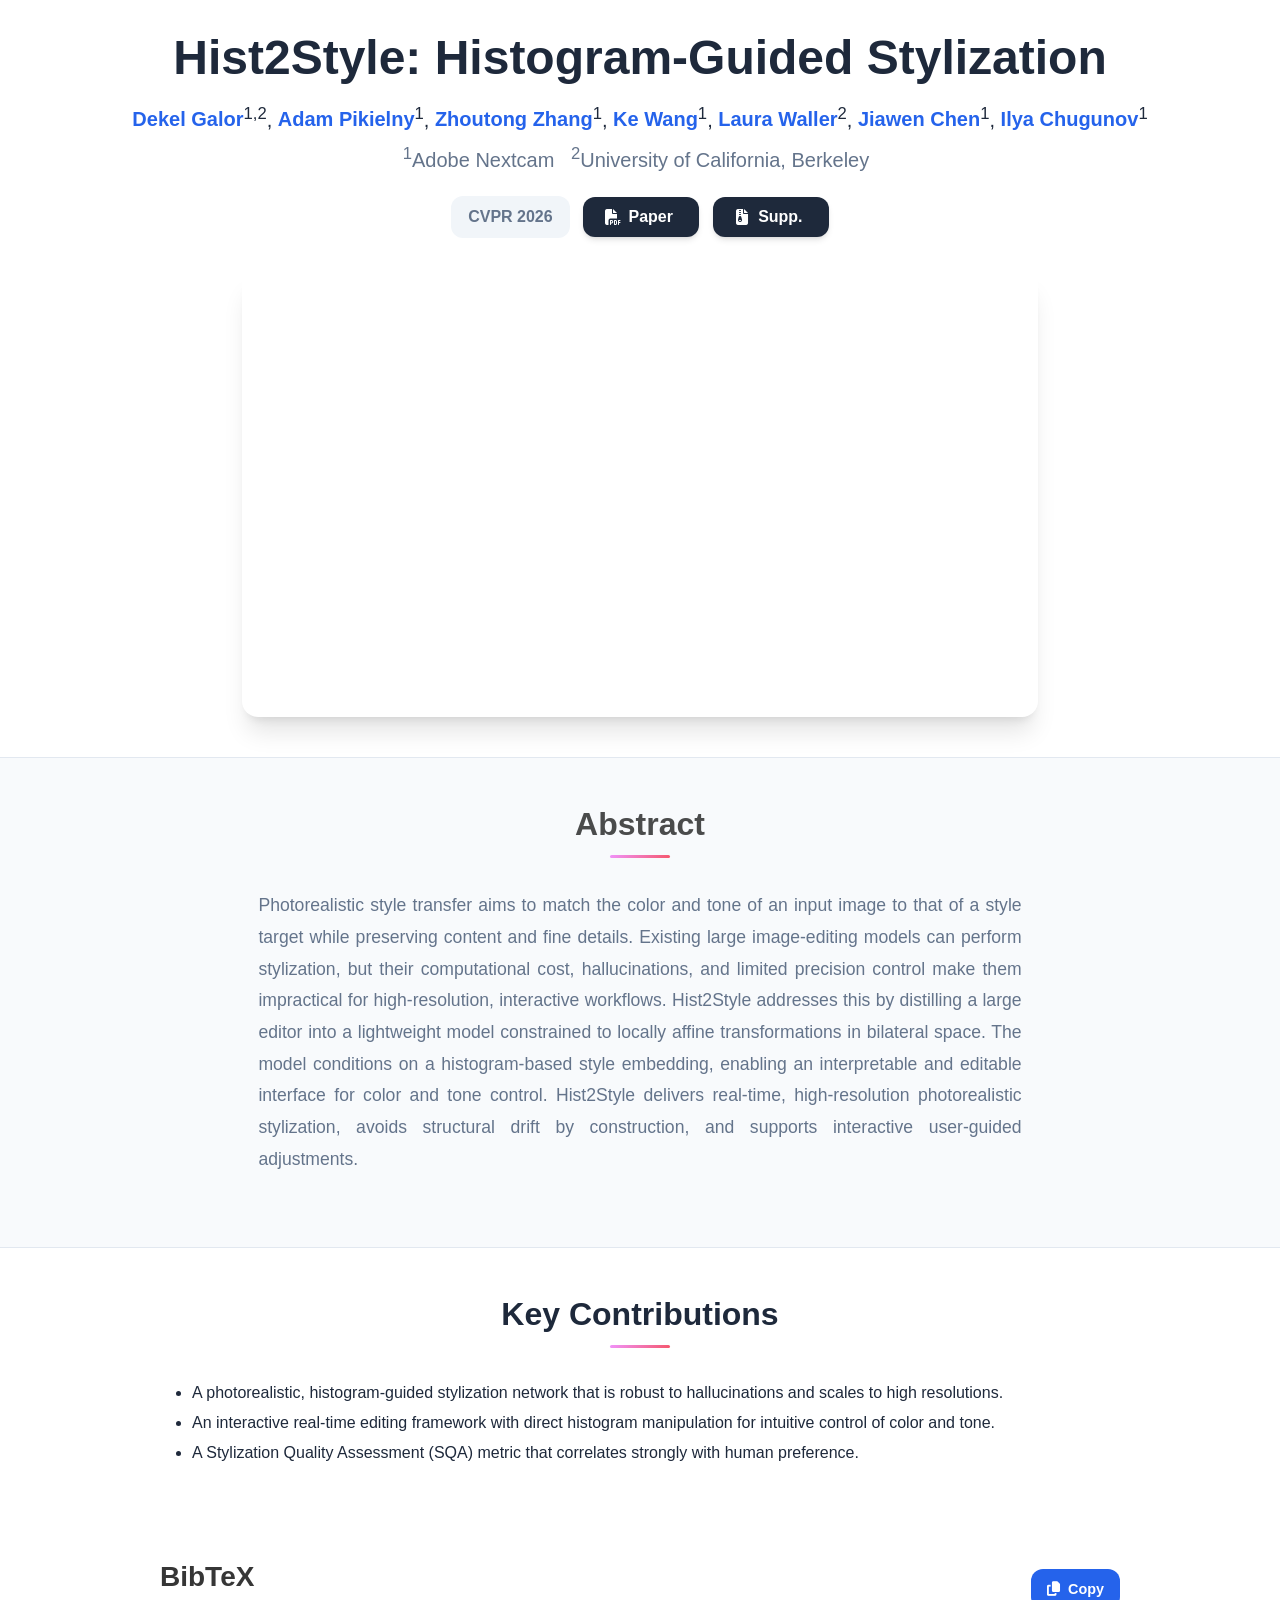
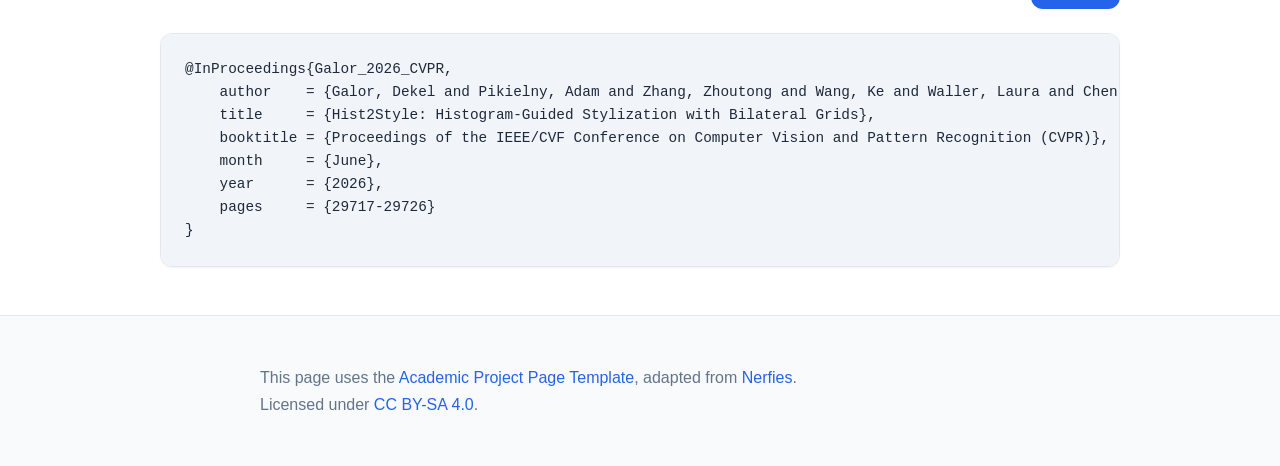
==== commit 2748fbb1: "Updated website before pub" ====
--- a/docs/index.html
+++ b/docs/index.html
@@ -73,12 +73,14 @@
                     <span>Supp.</span>
                   </a>
                 </span>
+                <!--
                 <span class="link-block">
                   <a href="https://github.com/dgalor/hist2style" target="_blank" rel="noopener noreferrer" class="external-link button is-normal is-rounded is-dark">
                     <span class="icon"><i class="fa-brands fa-github"></i></span>
                     <span>Code</span>
                   </a>
                 </span>
+                -->
               </div>
             </div>
           </div>
@@ -151,42 +153,6 @@
       </div>
     </section>
 
-    <section class="section is-light">
-      <div class="container is-max-desktop">
-        <h2 class="title is-3 has-text-centered">Method Overview</h2>
-        <div class="content has-text-centered figure-block">
-          <img class="figure-image" src="static/images/figures/teaser.png" alt="Hist2Style teaser figure" loading="lazy">
-          <p class="figure-caption">Hist2Style preserves structure by applying spatially adaptive color transforms in bilateral space while conditioning on histogram style embeddings.</p>
-        </div>
-        <div class="content has-text-centered figure-block">
-          <img class="figure-image" src="static/images/figures/method.png" alt="Selective distillation pipeline" loading="lazy">
-          <p class="figure-caption">Selective distillation pipeline from a large image-editing model to a lightweight, task-specialized stylization network.</p>
-        </div>
-        <div class="content has-text-centered figure-block">
-          <img class="figure-image" src="static/images/figures/network.png" alt="Hist2Style architecture" loading="lazy">
-          <p class="figure-caption">Dual-branch architecture with cross-attention fusion, bilateral grid prediction, and uncertainty-aware slicing.</p>
-        </div>
-      </div>
-    </section>
-
-    <section class="section">
-      <div class="container is-max-desktop">
-        <h2 class="title is-3 has-text-centered">Interactive Editing and Evaluation</h2>
-        <div class="content has-text-centered figure-block">
-          <img class="figure-image" src="static/images/figures/editing.png" alt="Interactive histogram editing" loading="lazy">
-          <p class="figure-caption">Interactive controls enable direct histogram manipulation with locally coherent photorealistic edits.</p>
-        </div>
-        <div class="content has-text-centered figure-block">
-          <img class="figure-image" src="static/images/figures/fig_sqa.png" alt="SQA metric correlation" loading="lazy">
-          <p class="figure-caption">SQA exhibits strong agreement with user preference in stylization quality evaluation.</p>
-        </div>
-        <div class="content has-text-centered figure-block">
-          <img class="figure-image" src="static/images/figures/ablation.png" alt="Ablation studies" loading="lazy">
-          <p class="figure-caption">Ablations highlight the value of perceptual-space losses and robust histogram conditioning.</p>
-        </div>
-      </div>
-    </section>
-
     <section class="section" id="BibTeX">
       <div class="container is-max-desktop content">
         <div class="bibtex-header">
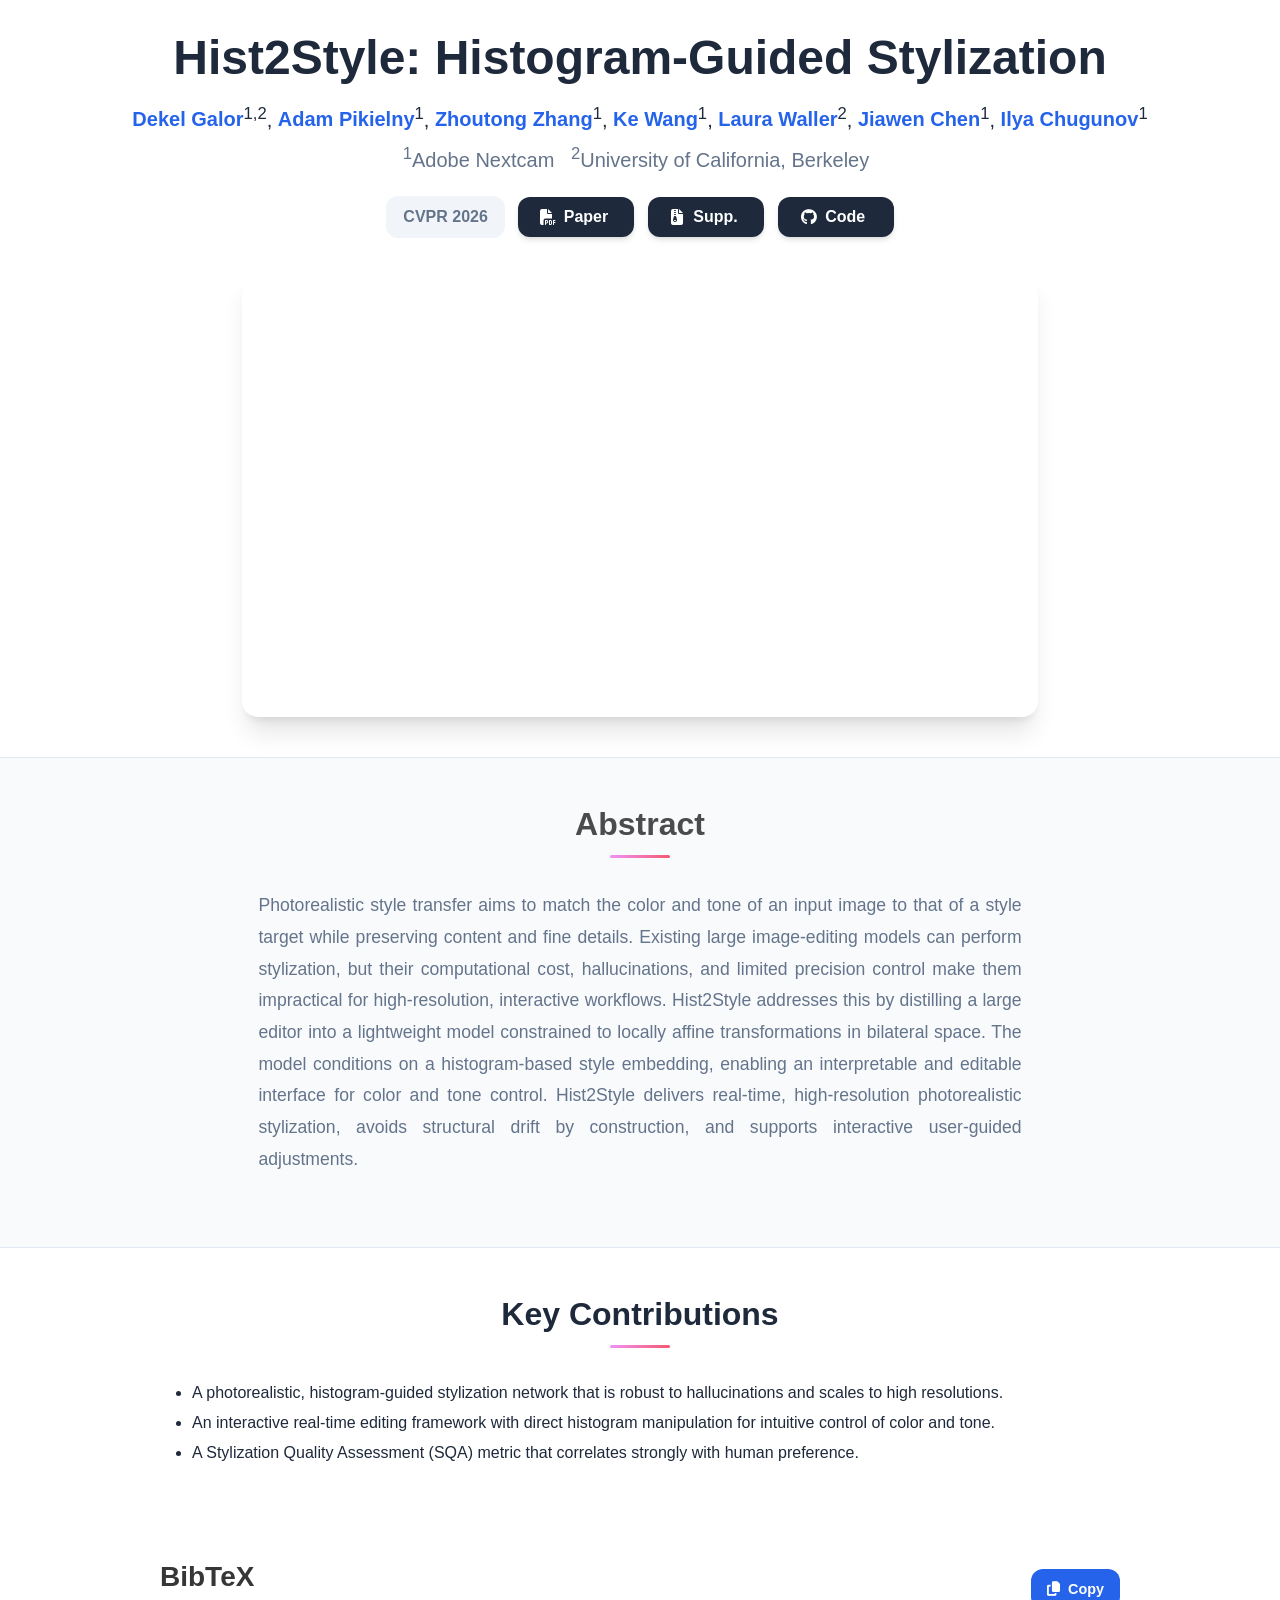
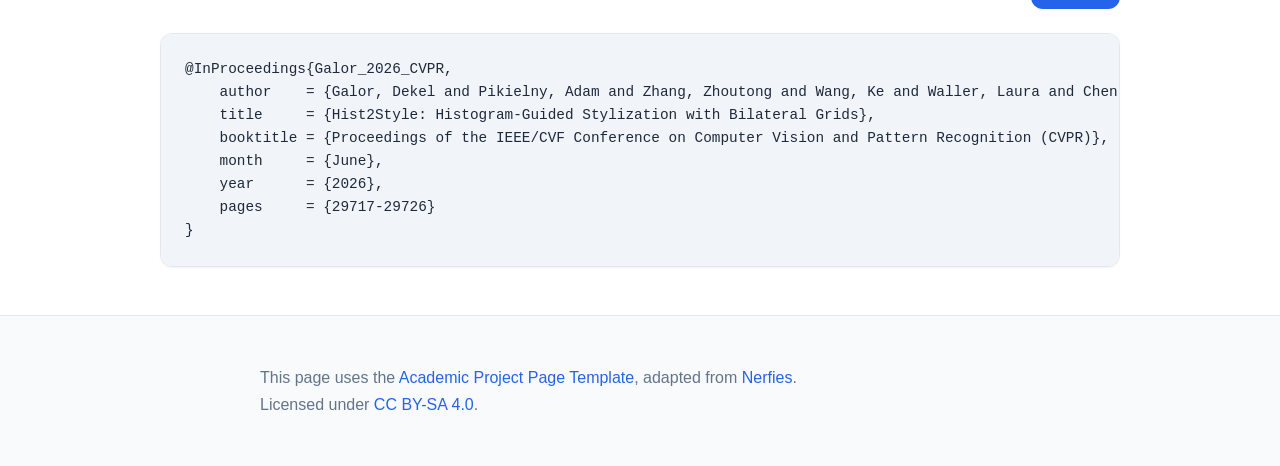
==== commit 1a3026cc: "Added code link to website" ====
--- a/docs/index.html
+++ b/docs/index.html
@@ -73,14 +73,12 @@
                     <span>Supp.</span>
                   </a>
                 </span>
-                <!--
                 <span class="link-block">
                   <a href="https://github.com/dgalor/hist2style" target="_blank" rel="noopener noreferrer" class="external-link button is-normal is-rounded is-dark">
                     <span class="icon"><i class="fa-brands fa-github"></i></span>
                     <span>Code</span>
                   </a>
                 </span>
-                -->
               </div>
             </div>
           </div>
@@ -127,12 +125,12 @@
       </div>
     </section>
 
-    <section class="section hero is-light">
+    <section class="section hero is-light abstract-section" id="abstract">
       <div class="container is-max-desktop">
         <div class="columns is-centered has-text-centered">
           <div class="column is-four-fifths">
-            <h2 class="title is-3">Abstract</h2>
-            <div class="content has-text-justified">
+            <h2 class="title is-3 abstract-heading">Abstract</h2>
+            <div class="content has-text-justified abstract-body">
               <p>
                 Photorealistic style transfer aims to match the color and tone of an input image to that of a style target while preserving content and fine details. Existing large image-editing models can perform stylization, but their computational cost, hallucinations, and limited precision control make them impractical for high-resolution, interactive workflows. Hist2Style addresses this by distilling a large editor into a lightweight model constrained to locally affine transformations in bilateral space. The model conditions on a histogram-based style embedding, enabling an interpretable and editable interface for color and tone control. Hist2Style delivers real-time, high-resolution photorealistic stylization, avoids structural drift by construction, and supports interactive user-guided adjustments.
               </p>
--- a/docs/static/css/index.css
+++ b/docs/static/css/index.css
@@ -137,6 +137,35 @@
   border-bottom: 1px solid var(--border-color);
 }
 
+/* Abstract: hidden until user scrolls (keeps embed focused on video) */
+.abstract-section .abstract-heading,
+.abstract-section .abstract-body {
+  opacity: 0;
+  transform: translateY(1.25rem);
+  transition: opacity 0.55s cubic-bezier(0.4, 0, 0.2, 1),
+              transform 0.55s cubic-bezier(0.4, 0, 0.2, 1);
+}
+
+.abstract-section.is-revealed .abstract-heading {
+  opacity: 1;
+  transform: none;
+}
+
+.abstract-section.is-revealed .abstract-body {
+  opacity: 1;
+  transform: none;
+  transition-delay: 0.1s;
+}
+
+@media (prefers-reduced-motion: reduce) {
+  .abstract-section .abstract-heading,
+  .abstract-section .abstract-body {
+    opacity: 1;
+    transform: none;
+    transition: none;
+  }
+}
+
 .hero-body {
   padding: 4rem 1.5rem;
 }
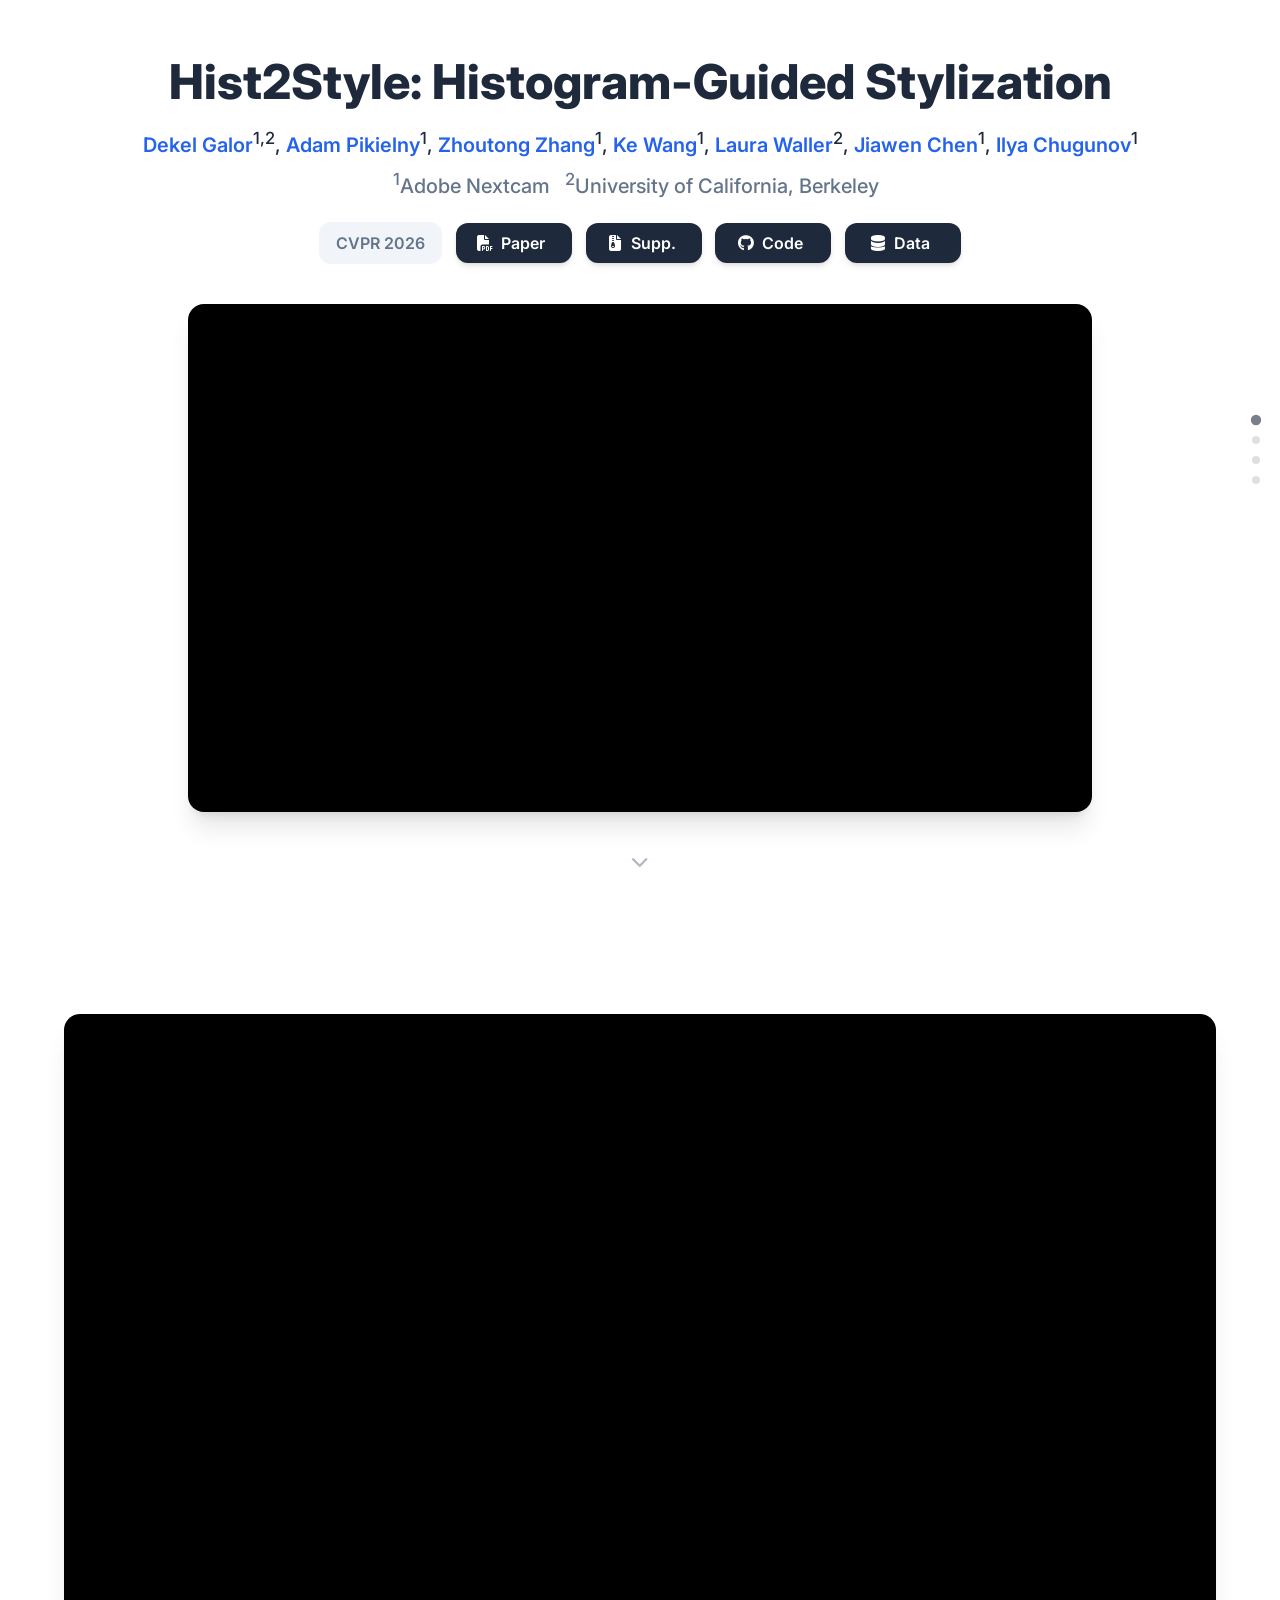
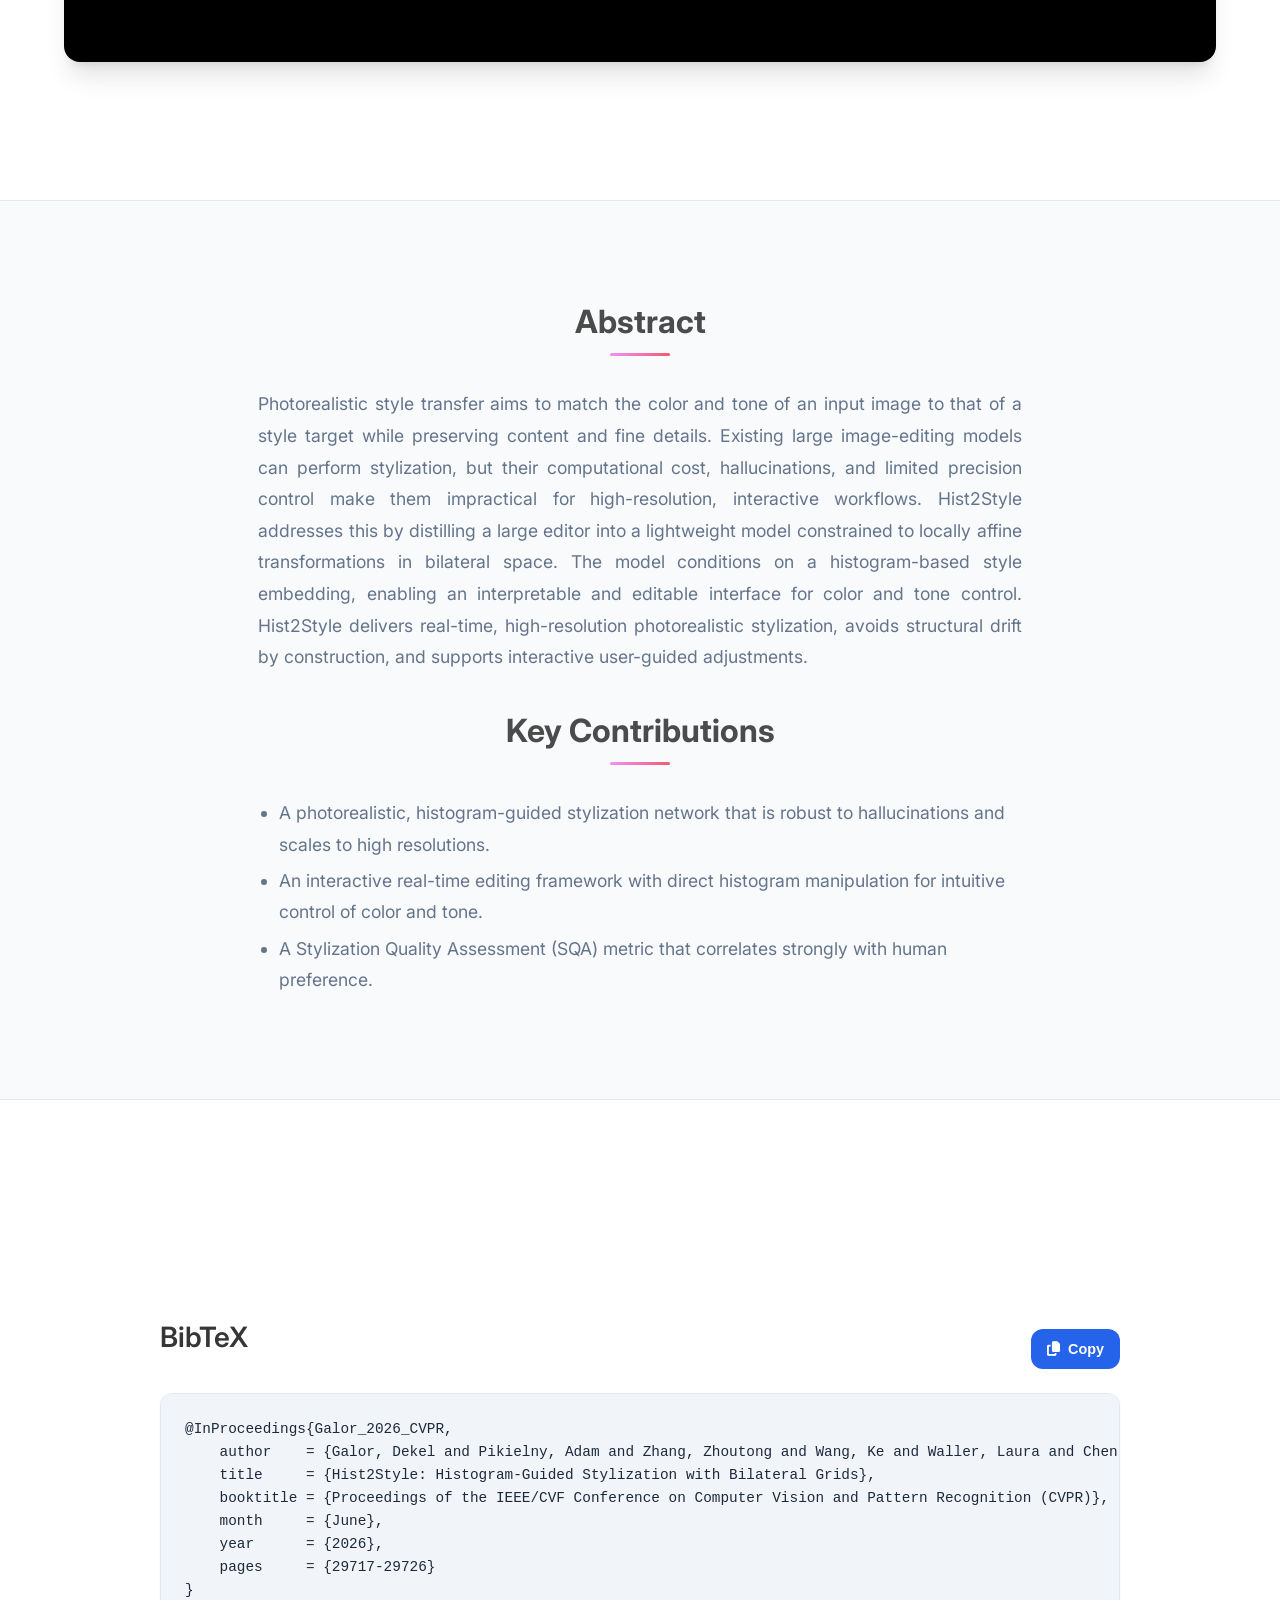
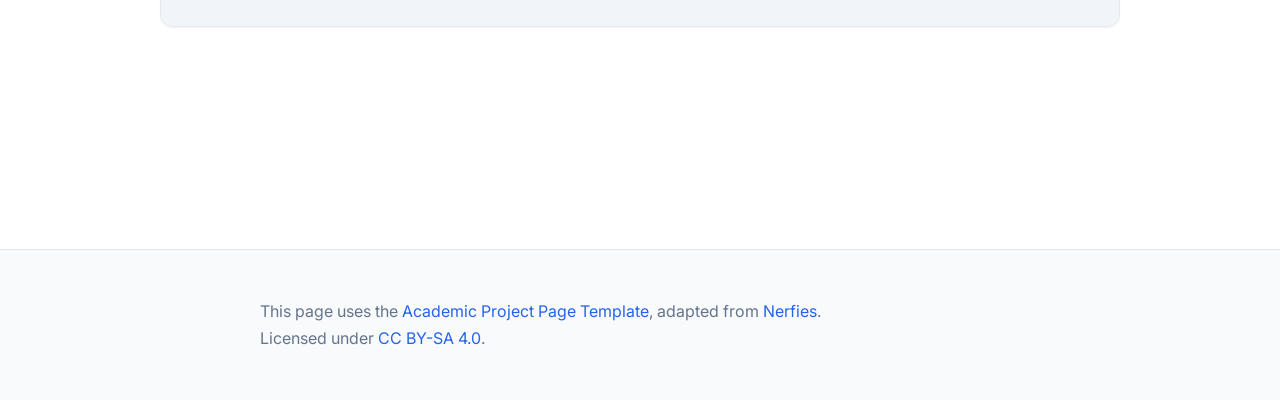
==== commit a3ef9ba0: "Code Release" ====
--- a/docs/index.html
+++ b/docs/index.html
@@ -3,6 +3,17 @@
 <head>
   <meta charset="utf-8">
   <meta name="viewport" content="width=device-width, initial-scale=1">
+  <script>
+    // Hide the page parts before the first paint; static/js/index.js reveals them one at a time (and if it never runs, they show after 4 s).
+    if ('IntersectionObserver' in window) {
+      document.documentElement.classList.add('parts-js');
+      setTimeout(function() {
+        if (window.partsReady) return;
+        document.documentElement.classList.remove('parts-js');
+        document.querySelectorAll('.abstract-section').forEach(function(s) { s.classList.add('is-revealed'); });
+      }, 4000);
+    }
+  </script>
 
   <meta name="title" content="Hist2Style: Histogram-Guided Stylization">
   <meta name="description" content="Hist2Style distills large image editing models into a lightweight bilateral-grid network for real-time, high-resolution photorealistic style transfer with interactive histogram control.">
@@ -26,8 +37,12 @@
   <link rel="icon" type="image/png" href="static/images/favicon-lion.png">
   <link rel="apple-touch-icon" href="static/images/favicon-lion.png">
 
+  <link rel="preconnect" href="https://fonts.googleapis.com">
+  <link rel="preconnect" href="https://fonts.gstatic.com" crossorigin>
+  <link rel="stylesheet" href="https://fonts.googleapis.com/css2?family=Inter:wght@400..800&display=swap">
   <link rel="stylesheet" href="static/css/bulma.min.css">
   <link rel="stylesheet" href="static/css/index.css">
+  <link rel="preload" as="image" href="https://img.youtube.com/vi/Rhn7tVxEfcA/sddefault.jpg">
   <link rel="stylesheet" href="https://cdnjs.cloudflare.com/ajax/libs/font-awesome/6.5.2/css/all.min.css" crossorigin="anonymous" referrerpolicy="no-referrer">
 
   <script defer src="static/js/index.js"></script>
@@ -39,7 +54,7 @@
   </button>
 
   <main id="main-content">
-    <section class="hero">
+    <section class="hero page-part" id="top" data-label="Hist2Style">
       <div class="hero-body">
         <div class="container is-max-desktop">
           <div class="columns is-centered">
@@ -79,21 +94,54 @@
                     <span>Code</span>
                   </a>
                 </span>
-              </div>
-            </div>
-          </div>
-        </div>
-      </div>
-    </section>
-
-    <section class="section video-section" id="video">
+                <span class="link-block">
+                  <a href="https://github.com/dgalor/hist2style/blob/main/download_data.py" target="_blank" rel="noopener noreferrer" class="external-link button is-normal is-rounded is-dark">
+                    <span class="icon"><i class="fa-solid fa-database"></i></span>
+                    <span>Data</span>
+                  </a>
+                </span>
+              </div>
+            </div>
+          </div>
+          <div class="title-video">
+            <div class="publication-video" style="background-image: url('https://img.youtube.com/vi/Rhn7tVxEfcA/sddefault.jpg')">
+              <iframe
+                data-src="https://www.youtube.com/embed/Rhn7tVxEfcA?rel=0&amp;enablejsapi=1"
+                title="Hist2Style Demo Video"
+                allow="accelerometer; autoplay; clipboard-write; encrypted-media; gyroscope; picture-in-picture; web-share"
+                allowfullscreen
+                loading="lazy"
+                referrerpolicy="strict-origin-when-cross-origin"></iframe>
+              <a
+                class="video-fallback is-hidden"
+                href="https://youtu.be/Rhn7tVxEfcA"
+                target="_blank"
+                rel="noopener noreferrer"
+                aria-label="Watch the Hist2Style demo video on YouTube">
+                <img
+                  src="https://img.youtube.com/vi/Rhn7tVxEfcA/hqdefault.jpg"
+                  alt="Hist2Style demo video thumbnail"
+                  loading="lazy">
+                <span class="video-play-button" aria-hidden="true">
+                  <i class="fa-brands fa-youtube"></i>
+                  <span>Play on YouTube</span>
+                </span>
+              </a>
+            </div>
+          </div>
+        </div>
+      </div>
+      <a class="part-next" href="#video" aria-label="Scroll to the video"><i class="fa-solid fa-chevron-down"></i></a>
+    </section>
+
+    <section class="section video-section page-part" id="video" data-label="Video">
       <div class="container is-max-desktop">
         <div class="columns is-centered">
           <div class="column is-10">
-            <div class="publication-video" id="publication-video">
+            <div class="publication-video" id="publication-video" style="background-image: url('https://img.youtube.com/vi/1nLah176p0s/maxresdefault.jpg')">
               <iframe
                 id="youtube-embed"
-                data-src="https://www.youtube.com/embed/1nLah176p0s?rel=0"
+                data-src="https://www.youtube.com/embed/1nLah176p0s?rel=0&amp;enablejsapi=1"
                 title="Hist2Style: Histogram-Guided Stylization"
                 allow="accelerometer; autoplay; clipboard-write; encrypted-media; gyroscope; picture-in-picture; web-share"
                 allowfullscreen
@@ -125,32 +173,32 @@
       </div>
     </section>
 
-    <section class="section hero is-light abstract-section" id="abstract">
+    <section class="section hero is-light abstract-section page-part" id="abstract" data-label="Abstract and key contributions">
       <div class="container is-max-desktop">
         <div class="columns is-centered has-text-centered">
           <div class="column is-four-fifths">
             <h2 class="title is-3 abstract-heading">Abstract</h2>
-            <div class="content has-text-justified abstract-body">
+            <div class="content has-text-justified has-text-left-mobile abstract-body">
               <p>
                 Photorealistic style transfer aims to match the color and tone of an input image to that of a style target while preserving content and fine details. Existing large image-editing models can perform stylization, but their computational cost, hallucinations, and limited precision control make them impractical for high-resolution, interactive workflows. Hist2Style addresses this by distilling a large editor into a lightweight model constrained to locally affine transformations in bilateral space. The model conditions on a histogram-based style embedding, enabling an interpretable and editable interface for color and tone control. Hist2Style delivers real-time, high-resolution photorealistic stylization, avoids structural drift by construction, and supports interactive user-guided adjustments.
               </p>
             </div>
-          </div>
-        </div>
-      </div>
-    </section>
-
-    <section class="section">
-      <div class="container is-max-desktop content">
-        <h2 class="title is-3 has-text-centered">Key Contributions</h2>
-        <ul>
-          <li>A photorealistic, histogram-guided stylization network that is robust to hallucinations and scales to high resolutions.</li>
-          <li>An interactive real-time editing framework with direct histogram manipulation for intuitive control of color and tone.</li>
-          <li>A Stylization Quality Assessment (SQA) metric that correlates strongly with human preference.</li>
-        </ul>
-      </div>
-    </section>
-
+            <div class="contributions-block" id="contributions">
+              <h2 class="title is-3">Key Contributions</h2>
+              <div class="content has-text-left">
+                <ul>
+                  <li>A photorealistic, histogram-guided stylization network that is robust to hallucinations and scales to high resolutions.</li>
+                  <li>An interactive real-time editing framework with direct histogram manipulation for intuitive control of color and tone.</li>
+                  <li>A Stylization Quality Assessment (SQA) metric that correlates strongly with human preference.</li>
+                </ul>
+              </div>
+            </div>
+          </div>
+        </div>
+      </div>
+    </section>
+
+    <div class="page-part" id="end" data-label="BibTeX">
     <section class="section" id="BibTeX">
       <div class="container is-max-desktop content">
         <div class="bibtex-header">
@@ -170,6 +218,7 @@
 }</code></pre>
       </div>
     </section>
+    </div>
   </main>
 
   <footer class="footer">
--- a/docs/static/css/index.css
+++ b/docs/static/css/index.css
@@ -951,3 +951,55 @@
     height: auto;
   }
 }
+
+/* ---- One part per screen: gentle scroll anchoring, a calm fade-in as each part arrives, quiet section dots ---- */
+.page-part { position: relative; min-height: 100vh; min-height: 100svh; display: flex; flex-direction: column; justify-content: center; }
+.page-part > .container, .page-part > .hero-body { flex-grow: 0; width: 100%; }  /* Bulma lets these grow; here they keep their own height and are centred */
+#end.page-part { min-height: calc(100vh - var(--footer-h, 0px)); min-height: calc(100svh - var(--footer-h, 0px)); }  /* last screen: BibTeX + footer */
+.contributions-block { margin-top: 2.5rem; }  /* key contributions share the abstract's screen */
+.contributions-block .content { font-size: 1.1rem; line-height: 1.8; color: var(--text-secondary); }  /* same text style as the abstract above (.content.has-text-justified) */
+.contributions-block .content ul { margin-left: 1.15em; margin-top: 0; }  /* bullets line up with the abstract's left edge */
+@media (max-width: 768px) { .scroll-to-top { display: none; } }  /* phones: it sat on top of the text */
+.title-video { width: min(100%, max(22rem, calc((100vh - var(--title-h, 14.5rem) - var(--hero-reserve, 10rem)) * 16 / 9))); width: min(100%, max(22rem, calc((100svh - var(--title-h, 14.5rem) - var(--hero-reserve, 10rem)) * 16 / 9))); margin: 1.75rem auto 0; }  /* the demo video fills what the title block (--title-h, measured by index.js) leaves of the first screen */
+#top.page-part > .hero-body { padding-bottom: 4rem; }  /* room for the chevron inside the centred block */
+@media (max-width: 1100px) {  /* below this the one-line author list (1015 px) widened the title column past the screen and the title got clipped (also on the public site) */
+  .hero .column { min-width: 0; }
+  .hero .publication-authors-names { white-space: normal; overflow-x: visible; text-wrap: balance; }  /* even lines when it wraps */
+}
+@media (max-width: 768px) { .title-video { width: 100%; } }  /* phones: full width (the title block is too tall to size the video by height) */
+@media (max-height: 760px) {  /* shorter screens: the abstract + key contributions still fit one screen (spacing only; type untouched) */
+  #abstract.page-part { padding-top: 1.5rem; padding-bottom: 1.5rem; }
+  #abstract .title.is-3 { margin-bottom: 1rem; }
+  #abstract .abstract-body { margin-bottom: 0.75rem; }
+  .contributions-block { margin-top: 1.5rem; }
+}
+@media (max-height: 760px) and (min-width: 769px) { #abstract .column.is-four-fifths { flex: none; width: 91.66667%; } }  /* a slightly longer line (~100 characters) instead of smaller type */
+@media (max-height: 700px) {  /* 1366x657 / 1280x650 laptops */
+  #abstract.page-part { padding-top: 0.75rem; padding-bottom: 0.75rem; }
+  #abstract .title.is-3 { margin-bottom: 0.75rem; }
+  .contributions-block { margin-top: 1.25rem; }
+}
+.publication-video { background-color: #000; background-position: center; background-size: cover; background-repeat: no-repeat; }  /* thumbnail until the player loads */
+.parts-js .publication-video iframe { opacity: 0; transition: opacity 0.6s ease-out; }
+.parts-js .publication-video iframe.is-loaded { opacity: 1; }  /* the player fades in over its thumbnail */
+.parts-js .footer { transition: opacity 0.7s ease-out; }
+.parts-js .footer:not(.is-visible) { opacity: 0; }  /* the footer arrives with the last part (opacity only: a transform would add scroll height) */
+.parts-js .hero, .parts-js .section { animation: none; }  /* each part fades in on arrival; the template's page-load fadeInUp would run on top of it */
+.video-section.page-part .container.is-max-desktop { max-width: min(1152px, calc((100vh - 8rem) * 16 / 9)); max-width: min(1152px, calc((100svh - 8rem) * 16 / 9)); }
+.video-section.page-part .column.is-10 { flex: none; width: 100%; }
+.parts-js .page-part > * { transition: opacity 0.7s ease-out, transform 0.7s ease-out; }
+.parts-js .page-part:not(.is-visible) > *:not(.part-next) { opacity: 0; transform: translateY(12px); }
+.part-next { position: absolute; left: 50%; bottom: 1.5rem; transform: translateX(-50%); color: var(--text-secondary); opacity: 0.5; font-size: 1.1rem; transition: opacity 0.3s; }
+.part-next:hover { opacity: 0.9; color: var(--text-secondary); }
+.part-dots { position: fixed; right: 1.25rem; top: 50%; transform: translateY(-50%); display: flex; flex-direction: column; gap: 0.75rem; z-index: 30; }
+.part-dots a { display: block; width: 8px; height: 8px; border-radius: 50%; background: var(--text-primary); opacity: 0.15; transition: opacity 0.3s, transform 0.3s; }
+.part-dots a:hover { opacity: 0.4; }
+.part-dots a.is-active { opacity: 0.6; transform: scale(1.3); }
+@media (max-width: 768px) { .part-dots { display: none; } }
+@media (prefers-reduced-motion: reduce) {
+  html { scroll-behavior: auto; }
+  .parts-js .page-part > * { transition: none; }
+  .parts-js .page-part:not(.is-visible) > *:not(.part-next) { opacity: 1; transform: none; }
+  .parts-js .publication-video iframe, .parts-js .footer { transition: none; }
+  .parts-js .footer:not(.is-visible) { opacity: 1; }
+}
